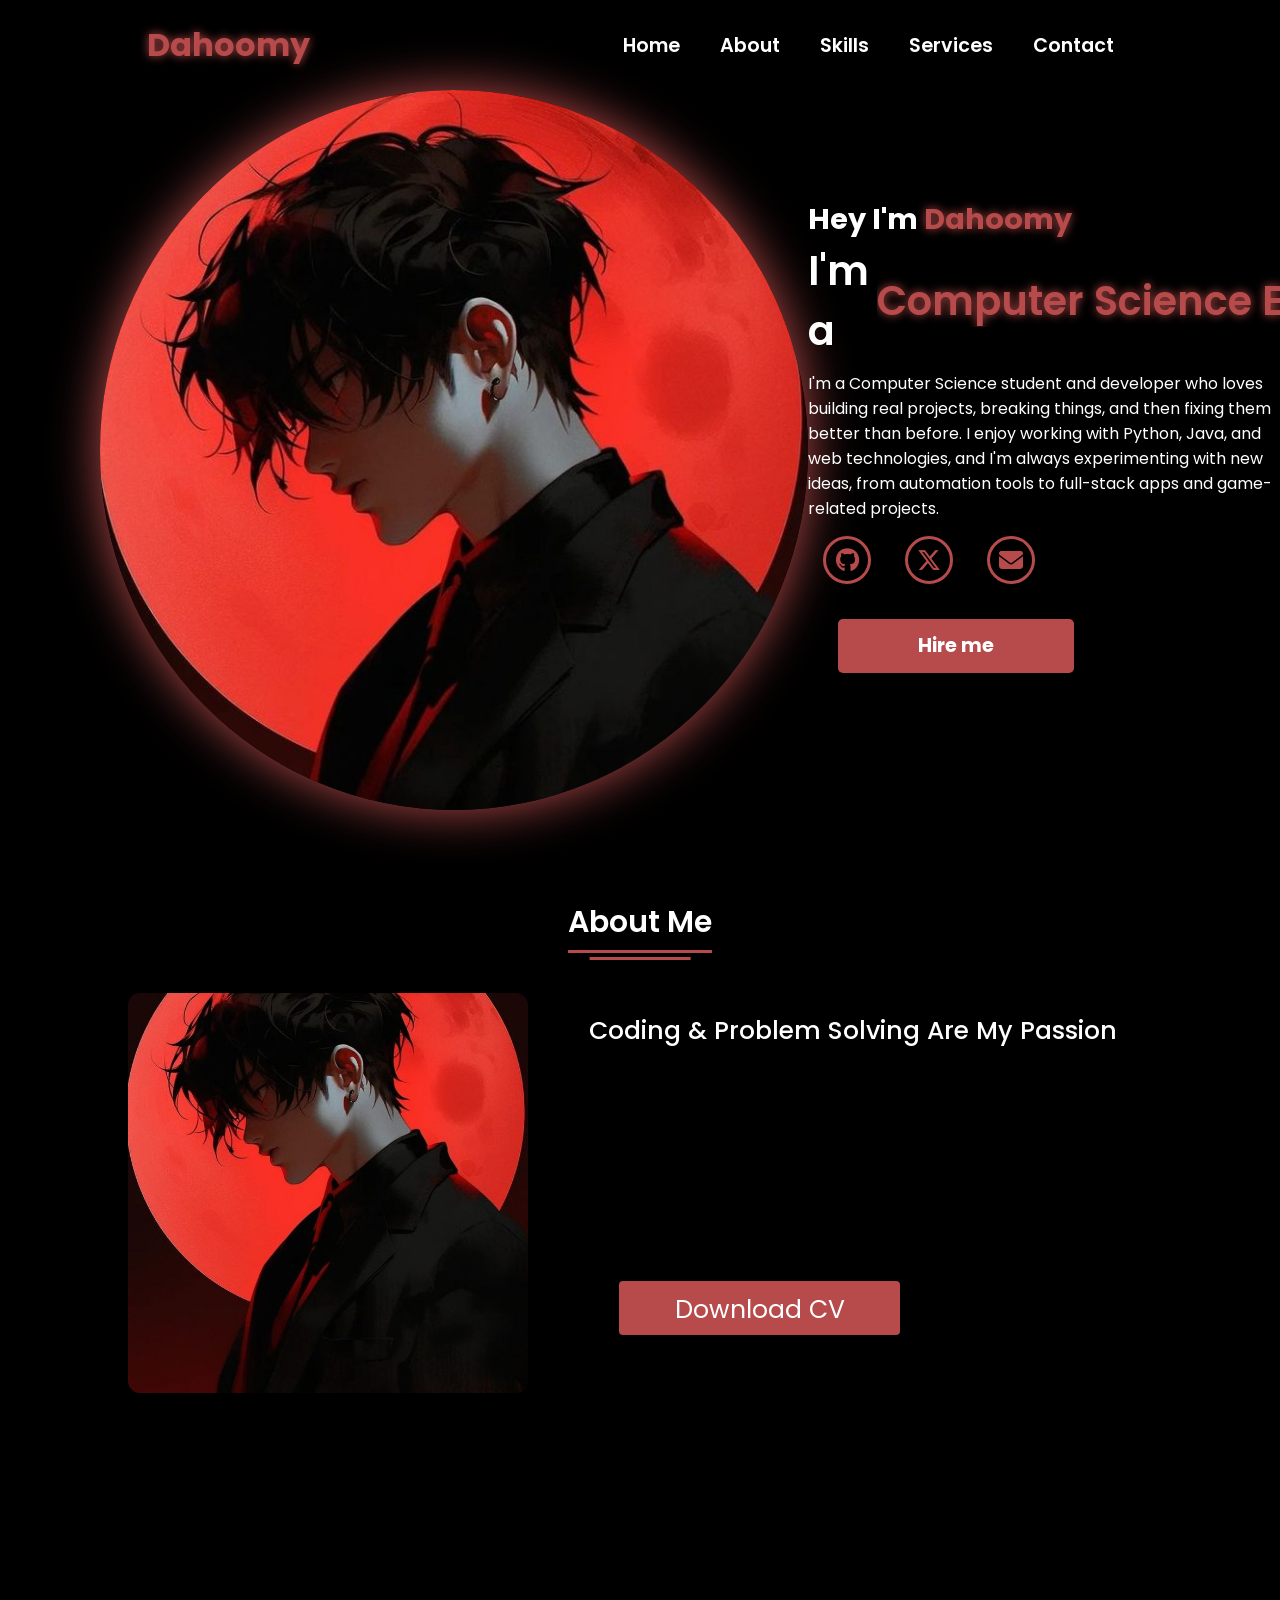
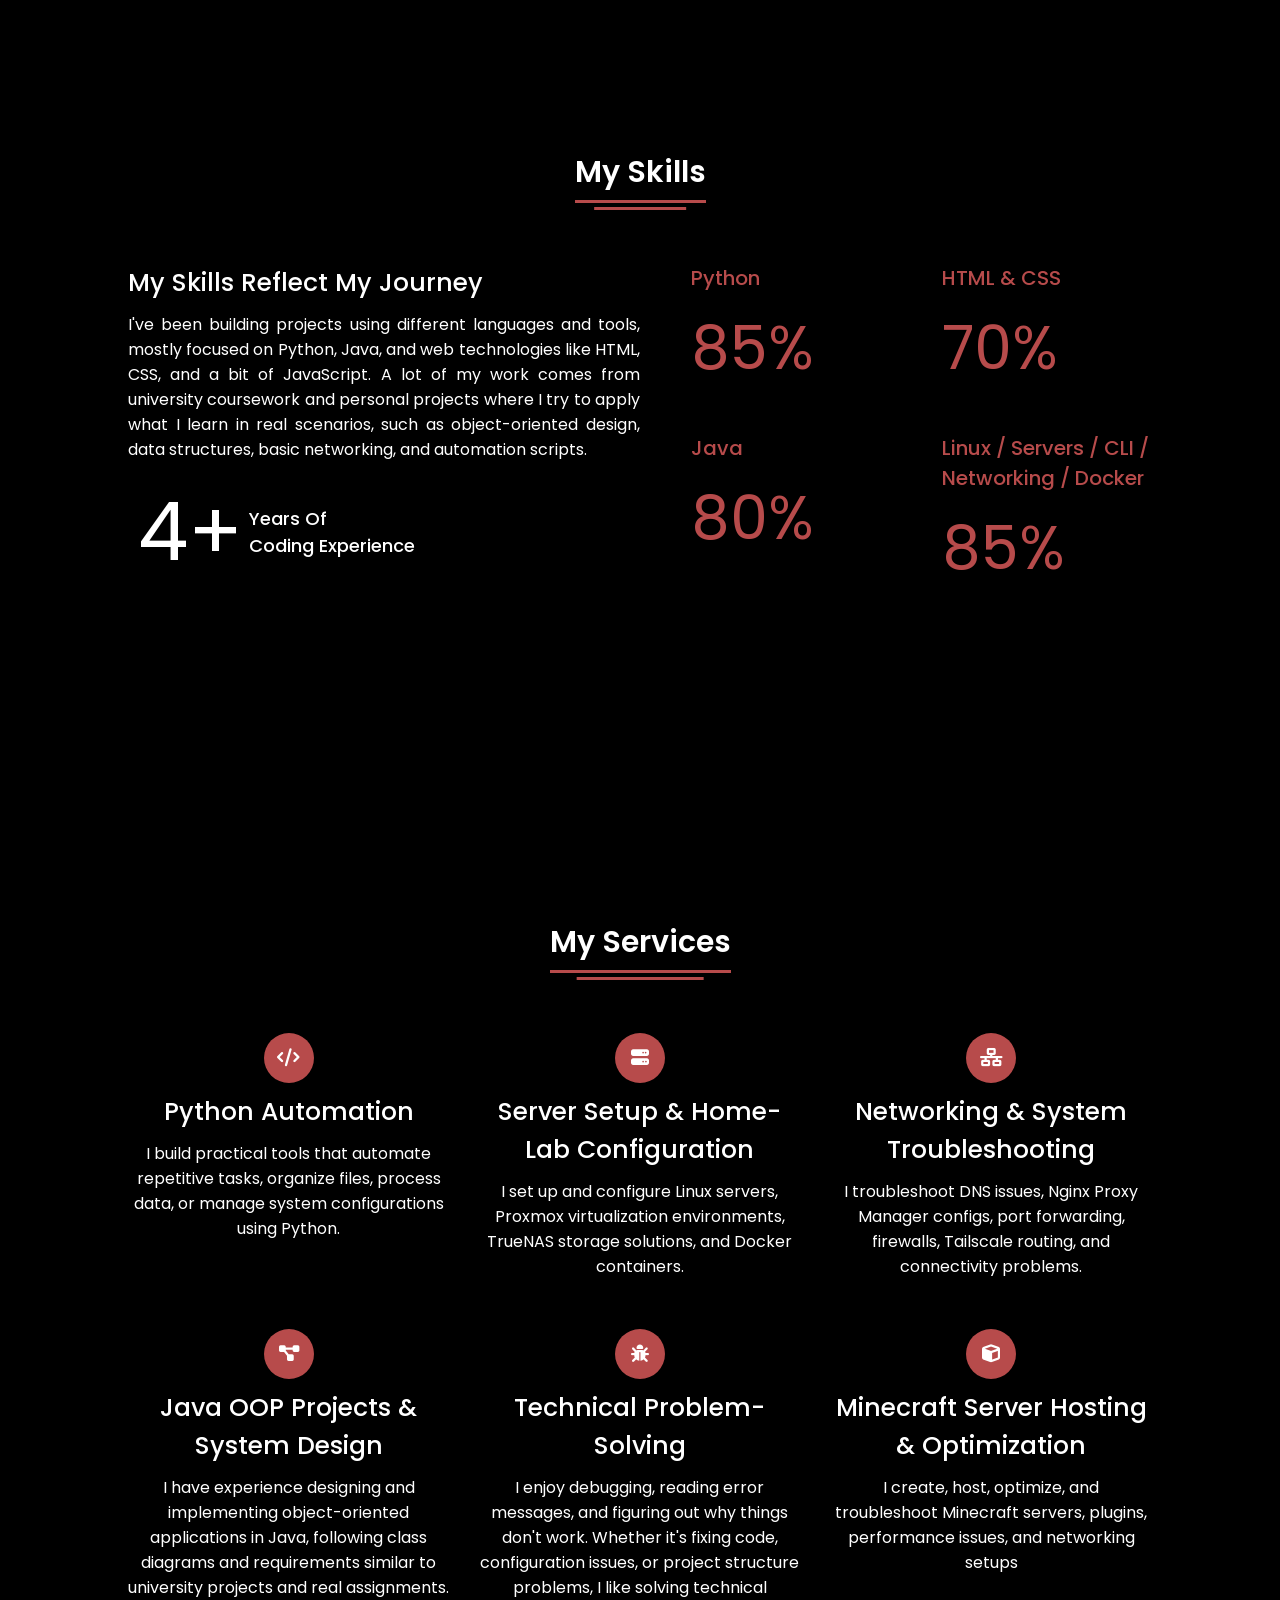
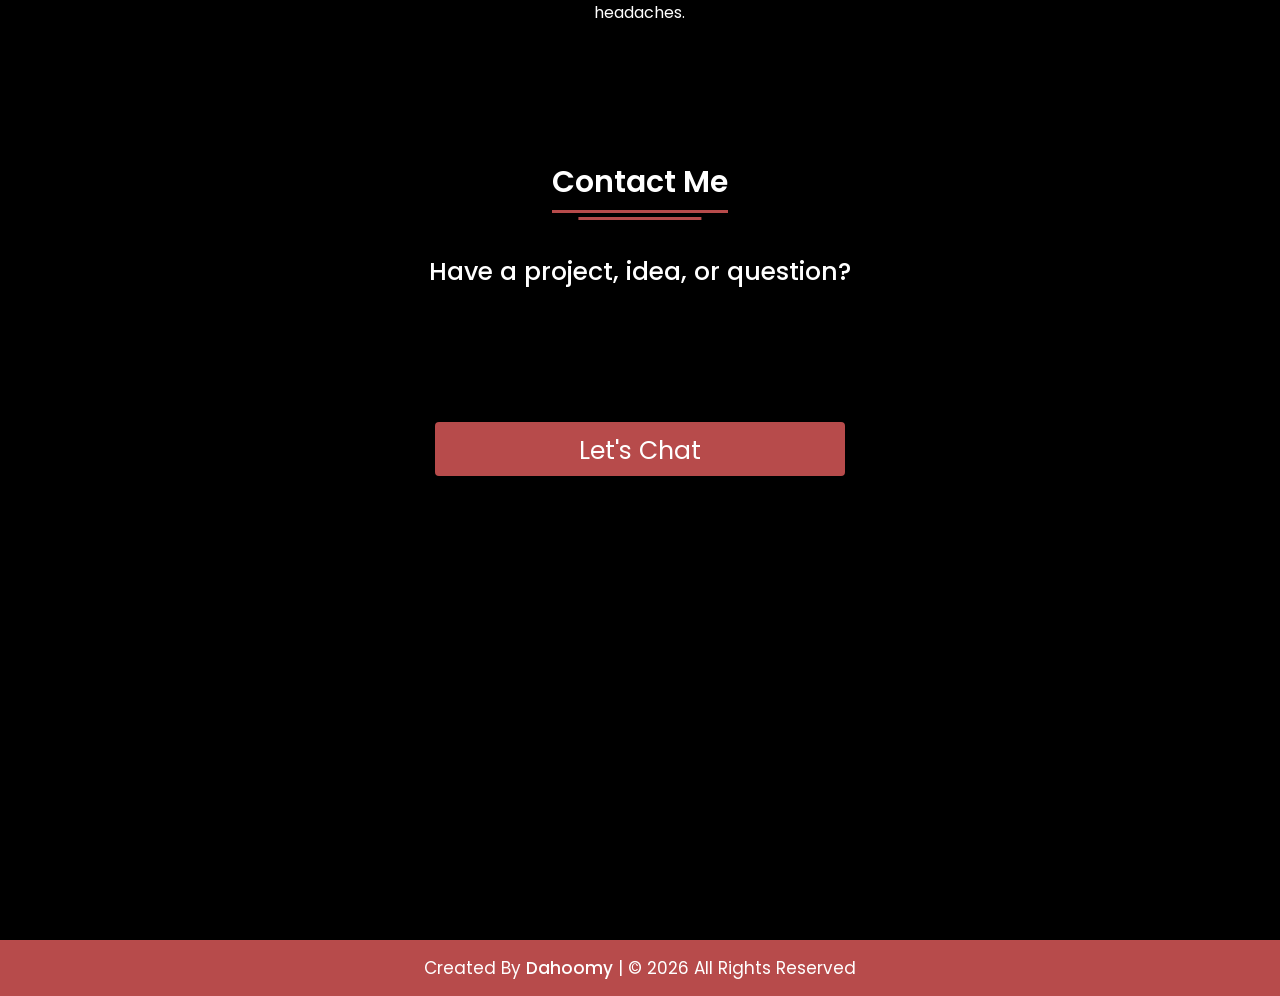
==== index.html @ 7511d010 "Portfolio Website" ====
<!DOCTYPE html>
<html lang="en">
<head>
    <meta charset="UTF-8">
    <meta name="viewport" content="width=device-width, initial-scale=1.0">
    <title>Portfolio</title>
    <link rel="stylesheet" href="https://cdnjs.cloudflare.com/ajax/libs/font-awesome/6.5.2/css/all.min.css">
    <link rel="stylesheet" href="style.css">
    <link rel="stylesheet" href="https://unpkg.com/aos@next/dist/aos.css"/>
</head>
<body>
    
    <!-- navigation menu -->
    <nav>
        <div class="nav-container">
            <div class="logo" data-aos="zoom-in" data-aos-duration="1500">
                <span>Dahoomy</span>
            </div>
            <div class="links">
                <div class="link" data-aos="fade-up" data-aos-duration="1500" data-aos-delay="100"><a href="#home">Home</a></div>
                <div class="link" data-aos="fade-up" data-aos-duration="1500" data-aos-delay="200"><a href="#about">About</a></div>
                <div class="link" data-aos="fade-up" data-aos-duration="1500" data-aos-delay="300"><a href="#skills">Skills</a></div>
                <div class="link" data-aos="fade-up" data-aos-duration="1500" data-aos-delay="400"><a href="#services">Services</a></div>
                <div class="link" data-aos="fade-up" data-aos-duration="1500" data-aos-delay="500"><a href="#contact">Contact</a></div>
            </div>
            <i class="fa-solid fa-bars hamburg" onclick="hamburg()"></i>
         </div>
        <div class="dropdown">
            <a href="#home">Home</a>
            <a href="#about">About</a>
            <a href="#skills">Skills</a>
            <a href="#services">Services</a>
            <a href="#contact">Contact</a>
            <i class="fa-solid fa-xmark cancel" onclick="cancel()"></i>
        </div>
    </nav>
    <section id="home">
        <div class="main-container">
            <div class="image" data-aos="zoom-out" data-aos-duration="3000">
                <img src="main.jpg" alt="PFP of Dahoomy">
            </div>
            <div class="content">
                <h1 data-aos="fade-left" data-aos-duration="1500" data-aos-delay="700">Hey I'm <span>Dahoomy</span></h1>
                <div class="typewriter" data-aos="fade-right" data-aos-duration="1500" data-aos-delay="800">I'm a <span class="typewriter-text"></span><label for="">|</label></div>
                <p data-aos="flip-down" data-aos-duration="1500" data-aos-delay="1100">I'm a Computer Science student and developer who loves building real projects, breaking things,
                    and then fixing them better than before. I enjoy working with Python, Java, and web technologies,
                    and I'm always experimenting with new ideas, from automation tools to full-stack apps and game-related
                    projects.</p>
                <div class="social-links">
                    <a href="https://github.com/mcdahoomy" target="_blank" data-aos="fade-up" data-aos-duration="1500" data-aos-delay="1300"><i class="fa-brands fa-github"></i></a>
                    <a href="https://x.com/dahoomy890" target="_blank" data-aos="fade-up" data-aos-duration="1500" data-aos-delay="1400"><i class="fa-brands fa-x-twitter"></i></a>
                    <a href="mailto:dahop47@gmail.com" data-aos="fade-up" data-aos-duration="1500" data-aos-delay="1500"><i class="fa-solid fa-envelope"></i></a>
                </div>
                <div class="btn" data-aos="zoom-in" data-aos-duration="1500" data-aos-delay="1800">
                    <button onclick="location.href='#contact'">Hire me</button>
                </div>
            </div>
        </div>
    </section>

    <!-- About Section Start -->
    <section class="about" id="about">
        <div class="content">
            <div class="title" data-aos="fade-up" data-aos-duration="1500"><span>About Me</span></div>
            <div class="about-details">
                <div class="left" data-aos="fade-right" data-aos-duration="1500" data-aos-delay="200">
                    <img src="main.jpg" alt="PFP of Dahoomy">
                </div>
                <div class="right">
                    <div class="topic" data-aos="fade-left" data-aos-duration="1500" data-aos-delay="200">Coding & Problem Solving Are My Passion</div>
                    <p data-aos="flip-down" data-aos-duration="1500" data-aos-delay="300">
                        I'm currently studying Computer Science and spending a huge part of my time writing code,
                        debugging, and learning how real systems are built. I enjoy turning ideas into working
                        applications, whether it's a university project, a personal experiment, or something useful
                        for my setup at home. I care about clean, understandable code and I'm always trying to level up
                        my skills in software design, algorithms, and practical development.
                    </p>
                    <div class="button" data-aos="zoom-in-right" data-aos-duration="1500" data-aos-delay="400">
                        <button id="download-cv-btn">Download CV</button>
                    </div>
                </div>
            </div>
        </div>
    </section>

    <!-- My Skill Section Start -->
    <section class="skills" id="skills">
        <div class="content">
            <div class="title" data-aos="fade-up" data-aos-duration="1200"><span>My Skills</span></div>
            <div class="skills-details">
                <div class="text">
                    <div class="topic" data-aos="fade-right" data-aos-duration="1200" data-aos-delay="200">My Skills Reflect My Journey</div>
                    <p data-aos="fade-right" data-aos-duration="1200" data-aos-delay="400">I've been building projects using different languages and tools, mostly focused on Python,
                        Java, and web technologies like HTML, CSS, and a bit of JavaScript. A lot of my work comes from
                        university coursework and personal projects where I try to apply what I learn in real scenarios,
                        such as object-oriented design, data structures, basic networking, and automation scripts.</p>
                    <div class="experience" data-aos="fade-up" data-aos-duration="1200" data-aos-delay="600">
                        <div class="num">4+</div>
                        <div class="exp">
                            Years Of <br/>
                            Coding Experience
                        </div>
                    </div>
                </div>
                <div class="boxes">
                    <div class="box">
                        <div class="topic" data-aos="fade-right" data-aos-duration="1200" data-aos-delay="150">Python</div>
                        <div class="per" data-aos="zoom-in" data-aos-duration="1200" data-aos-delay="300">85%</div>
                    </div>
                    <div class="box">
                        <div class="topic" data-aos="fade-left" data-aos-duration="1200" data-aos-delay="150">HTML & CSS</div>
                        <div class="per" data-aos="zoom-in" data-aos-duration="1200" data-aos-delay="300">70%</div>
                    </div>
                    <div class="box">
                        <div class="topic" data-aos="fade-right" data-aos-duration="1200" data-aos-delay="450">Java</div>
                        <div class="per" data-aos="zoom-in" data-aos-duration="1200" data-aos-delay="600">80%</div>
                    </div>
                    <div class="box">
                        <div class="topic" data-aos="fade-left" data-aos-duration="1200" data-aos-delay="450">Linux / Servers / CLI / Networking / Docker</div>
                        <div class="per" data-aos="zoom-in" data-aos-duration="1200" data-aos-delay="600">85%</div>
                    </div>
                </div>
            </div>
        </div>
    </section>

    <!-- My Services Section Start -->
    <section class="services" id="services">
        <div class="content">
            <div class="title" data-aos="fade-up" data-aos-duration="1200"><span>My Services</span></div>
            <div class="boxes">
                <div class="box" data-aos="fade-up" data-aos-duration="1500" data-aos-delay="200">
                    <div class="icon">
                        <i class="fas fa-code"></i>
                    </div>
                    <div class="topic">Python Automation</div>
                    <p>I build practical tools that automate repetitive tasks, organize files, process data, or manage system configurations using Python.</p>
                </div>
                <div class="box" data-aos="fade-up" data-aos-duration="1500" data-aos-delay="400">
                    <div class="icon">
                        <i class="fas fa-server"></i>
                    </div>
                    <div class="topic">Server Setup & Home-Lab Configuration</div>
                    <p>I set up and configure Linux servers, Proxmox virtualization environments, TrueNAS storage solutions, and Docker containers.</p>
                </div>
                <div class="box" data-aos="fade-up" data-aos-duration="1500" data-aos-delay="600">
                    <div class="icon">
                        <i class="fas fa-network-wired"></i>
                    </div>
                    <div class="topic">Networking & System Troubleshooting</div>
                    <p>I troubleshoot DNS issues, Nginx Proxy Manager configs, port forwarding, firewalls, Tailscale routing, and connectivity problems.</p>
                </div>
                <div class="box" data-aos="fade-up" data-aos-duration="1500" data-aos-delay="800">
                    <div class="icon">
                        <i class="fas fa-diagram-project"></i>
                    </div>
                    <div class="topic">Java OOP Projects & System Design</div>
                    <p>I have experience designing and implementing object-oriented applications in Java,
                        following class diagrams and requirements similar to university projects and real assignments.</p>
                </div>
                <div class="box" data-aos="fade-up" data-aos-duration="1500" data-aos-delay="1000">
                    <div class="icon">
                        <i class="fas fa-bug"></i>
                    </div>
                    <div class="topic">Technical Problem-Solving</div>
                    <p>I enjoy debugging, reading error messages, and figuring out why things don't work.
                        Whether it's fixing code, configuration issues, or project structure problems,
                        I like solving technical headaches.</p>
                </div>
                <div class="box" data-aos="fade-up" data-aos-duration="1500" data-aos-delay="1200">
                    <div class="icon">
                        <i class="fas fa-cube"></i>
                    </div>
                    <div class="topic">Minecraft Server Hosting & Optimization</div>
                    <p>I create, host, optimize, and troubleshoot Minecraft servers, plugins, performance issues, and networking setups</p>
                </div>
            </div>
        </div>
    </section>

    <!-- Contact Me section Start -->
    <section class="contact" id="contact">
        <div class="content">
            <div class="title" data-aos="fade-up" data-aos-duration="1500"><span>Contact Me</span></div>
            <div class="text">
                <div class="topic" data-aos="fade-up" data-aos-duration="1500" data-aos-delay="200">Have a project, idea, or question?</div>
                <p>Whether you want help on a project, need a simple website, or just want to talk about code,
                    tech, or studies, feel free to reach out. I'm always open to collaborating, learning new things,
                    and working on interesting problems.</p>
                <div class="button" data-aos="zoom-in" data-aos-duration="1500" data-aos-delay="400">
                    <button onclick="location.href='mailto:dahop47@gmail.com'">Let's Chat</button>
                </div>
            </div>
        </div>
    </section>

    <!-- Footer Section Start -->
    <footer>
        <div class="text">
            <span>Created By <a href="#">Dahoomy</a> | &#169; 2026 All Rights Reserved</span>
        </div>
    </footer>

    <script src="https://unpkg.com/aos@next/dist/aos.js"></script>
    <script>
        AOS.init({offset:0});
    </script>
    <script src="script.js"></script>
</body>
</html>
---- style.css ----
@import url('https://fonts.googleapis.com/css2?family=Poppins:wght@400;500;600;700&family=Ubuntu:wght@400;500;600;700&display=swap');

* {
    margin: 0;
    padding: 0;
    box-sizing: border-box;
    font-family: 'Poppins', sans-serif;
    text-decoration: none;
    scroll-behavior: smooth;
}

body {
    width: 100%;
    height: auto;
    background-color: black;
    overflow-x: hidden;
}

/* Custom Scroll Bar CSS */
::-webkit-scrollbar {
    width: 10px;
}
::-webkit-scrollbar-track {
    background: #f1f1f1;
}
::-webkit-scrollbar-thumb {
    background: #b74b4b;
    border-radius: 12px;
    transition: all 0.3s ease;
}
::-webkit-scrollbar-thumb:hover {
    background: #b74b4b;
}

/* navbar styling */
nav {
    width: 100%;
    height: 10vh;
}

.nav-container {
    width: 100%;
    height: 100%;
    display: flex;
    justify-content: space-around;
    align-items: center;
}

.logo {
    color: white;
    font-size: 2rem;
    font-weight: bold;
}

.logo span {
    color: #b74b4b;
    text-shadow: 0 0 10px #b74b4b;
}

.hamburg,
.cancel {
    cursor: pointer;
    position: absolute;
    right: 15px;
    top: 10px;
    color: white;
    opacity: 0;
    pointer-events: none;
    font-size: clamp(2.5rem, 0.5rem + 5vw, 3rem);
}

.nav-container .links {
    display: flex;
}

.nav-container .links a {
    position: relative;
    font-size: 1.2rem;
    color: white;
    margin: 0 20px;
    text-decoration: none;
    font-weight: 550;
    transition: 0.3s linear;
}

.nav-container .links a::before {
    position: absolute;
    content: "";
    bottom: -3px;
    left: 0;
    width: 0%;
    height: 3px;
    background-color: #b74b4b;
    transition: 0.2s linear;
}

.nav-container .links a:hover::before {
    width: 100%;
}

.nav-container .links a:hover {
    color: #b74b4b;
}

.dropdown {
    z-index: 100;
    position: absolute;
    top: 0;
    transform: translateY(-500px);
    width: 100%;
    height: auto;
    backdrop-filter: blur(4px) brightness(40%);
    box-shadow: 0 0 20px black;
    transition: 0.2s linear;
}

.dropdown.show {
    transform: translateY(0);
}

.dropdown a {
    display: flex;
    color: white;
    text-decoration: none;
    justify-content: center;
    padding: 15px 0;
    align-items: center;
    transition: 0.2s linear;
}

.dropdown a:hover {
    background-color: #b74b4b;
}

section {
    width: 100%;
    min-height: 90vh;
}

section .main-container {
    display: flex;
    justify-content: space-between;
    padding-left: 100px;
    align-items: center;
}

.main-container .image {
    width: 800px;
    height: 80vh;
    border-radius: 100%;
    overflow: hidden;
    box-shadow: 0 0 50px #b74b4b;
}

.main-container .image img {
    width: 100%;
}

.main-container .image:hover {
    animation: animate 1.5s ease-in-out infinite;
}

@keyframes animate {
    0% {
        scale: 1;
    }

    50% {
        scale: 1.05;
    }

    100% {
        scale: 1;
    }
}

.main-container .content {
    color: white;
    width: 40%;
}

.content h1 {
    font-size: clamp(1rem, 1rem + 5vw, 1.8rem);
}

.content h1 span {
    color: #b74b4b;
    text-shadow: 0 0 10px #b74b4b;
}

.content .typewriter {
    display: inline-flex;
    align-items: center;
    font-size: clamp(1rem, 1rem + 5vw, 2.5rem);
    font-weight: 600;
}

.typewriter-text {
    position: relative;
    display: inline-block;
    margin-left: 0.5rem;
    line-height: 1em;
    vertical-align: middle;
}

.content .typewriter-text {
    color: #b74b4b;
    text-shadow: 0 0 10px #b74b4b;
}

.content .typewriter label {
    display: none;
}

.typewriter-text::before {
    content: "Computer Science Engineer";
    display: inline-block;
    overflow: hidden;
    white-space: nowrap;
    border-right: 5px solid #b74b4b;
    padding: 0;
    line-height: 1.3em;
    vertical-align: middle;
    position: relative;
    top: 0;
    animation: words 40s steps(30, end) infinite, cursor 0.7s steps(1, end) infinite;
}

@keyframes cursor {
    0%, 50% {
        border-color: #b74b4b;
    }
    51%, 100% {
        border-color: transparent;
    }
}

@keyframes words {
    0% {
        content: "Computer Science Engineer";
        width: 0ch;
    }
    8% {
        content: "Computer Science Engineer";
        width: 22ch;
    }
    16% {
        content: "Computer Science Engineer";
        width: 22ch;
    }
    24% {
        content: "Computer Science Engineer";
        width: 0ch;
    }

    25% {
        content: "Video Game Developer";
        width: 0ch;
    }
    33% {
        content: "Video Game Developer";
        width: 18.2ch;
    }
    41% {
        content: "Video Game Developer";
        width: 18.2ch;
    }
    50% {
        content: "Video Game Developer";
        width: 0ch;
    }

    58% {
        content: "Programmer";
        width: 0ch;
    }
    66% {
        content: "Programmer";
        width: 10.2ch;
    }
    74% {
        content: "Programmer";
        width: 10.2ch;
    }
    75% {
        content: "Programmer";
        width: 0ch;
    }

    83% {
        content: "Developer";
        width: 0ch;
    }
    91% {
        content: "Developer";
        width: 8ch;
    }
    100% {
        content: "Developer";
        width: 0ch;
    }
}

.content p {
    font-size: clamp(0.4rem, 0.2rem + 9vw, 1rem);
    margin: 10px 0;
}

.social-links i {
    display: inline-flex;
    justify-content: center;
    align-items: center;
    width: 3rem;
    height: 3rem;
    background-color: transparent;
    border: 0.2rem solid #b74b4b;
    border-radius: 50%;
    color: #b74b4b;
    margin: 5px 15px;
    font-size: 1.5rem;
    transition: 0.2s linear;
}

.social-links i:hover {
    scale: 1.3;
    color: black;
    background-color: #b74b4b;
    filter: drop-shadow(0 0 10px #b74b4b);
}

.content button {
    width: 50%;
    height: 6vh;
    margin: 30px;
    background-color: #b74b4b;
    color: white;
    border: none;
    outline: none;
    font-size: 120%;
    font-weight: 700;
    border-radius: 5px;
    transition: 0.2s linear;
}

.content button:hover {
    scale: 1.1;
    color: #b74b4b;
    border: 2px solid #b74b4b;
    background-color: transparent;
    font-weight: 700;
    box-shadow: 0 0 40px #b74b4b;
}

/* Section Styling */

section .content {
    width: 80%;
    margin: 0px auto;
    font-family: 'Poppins', sans-serif;
}

.about .about-details {
    display: flex;
    justify-content: space-between;
    align-items: center;
}

section .title {
    display: flex;
    justify-content: center;
    margin-bottom: 40px;
}

section .title span {
    color: white;
    font-size: 30px;
    font-weight: 600;
    position: relative;
    display: inline-block;
    padding-bottom: 8px;
}

section .title span::before,
section .title span::after {
    content: "";
    position: absolute;
    height: 3px;
    width: 100%;
    background-color: #b74b4b;
    bottom: 0;
}

section .title span::after {
    bottom: -7px;
    width: 70%;
    left: 50%;
    transform: translateX(-50%);
}

.about .about-details .left {
    width: 45%;
}

.about .left img {
    height: 400px;
    width: 400px;
    object-fit: cover;
    border-radius: 12px;
}

.about-details .right {
    width: 55%;
}

section .topic {
    color: white;
    font-size: 25px;
    font-weight: 500;
    margin-bottom: 10px;
}

.about-details .right p {
    text-align: justify;
    color: white;
}

section .button {
    margin: 16px 0;
}

section .button button {
    outline: none;
    padding: 8px 16px;
    border-radius: 4px;
    font-size: 25px;
    font-weight: 400;
    background: #b74b4b;
    color: #fff;
    border: 2px solid transparent;
    cursor: pointer;
    transition: all 0.4s ease;
}

section .button button:hover {
    border-color: #b74b4b;
    background-color: #fff;
    color: #b74b4b;
}

.skills {
    background: black;
}

.skills .content {
    padding: 40px 0;
}

.skills .skills-details {
    display: flex;
    justify-content: space-between;
    align-items: center;
}

.skills-details .text {
    width: 50%;
}

.skills-details p {
    color: white;
    text-align: justify;
}

.skills .skills-details .experience {
    display: flex;
    align-items: center;
    margin: 0 10px;
}

.skills-details .experience .num {
    color: white;
    font-size: 80px;
}

.skills-details .experience .exp {
    color: white;
    margin-left: 20px;
    font-size: 18px;
    font-weight: 500;
    margin: 0 6px;
}

.skills-details .boxes {
    width: 45%;
    display: flex;
    flex-wrap: wrap;
    justify-content: space-between;
}

.skills-details .box {
    width: calc(100% / 2 - 20px);
    margin: 20px 0;
}

.skills-details .boxes .topic {
    font-size: 20px;
    color: #b74b4b;
}

.skills-details .boxes .per {
    font-size: 60px;
    color: #b74b4b;
}

.services .boxes {
    display: flex;
    flex-wrap: wrap;
    justify-content: space-between;
}

.services .boxes .box {
    margin: 20px 0;
    width: calc(100% / 3 - 20px);
    text-align: center;
    border-radius: 12px;
    box-shadow: 0 5px 10px rgba(0, 0, 0, 0.12);
    cursor: default;
    color: white;
    transition: all 0.4s ease;
}

.services .boxes .box:hover {
    background-color: #b74b4b;
    color: #fff;
}

.services .boxes .box .icon {
    height: 50px;
    width: 50px;
    background-color: #b74b4b;
    border-radius: 50%;
    text-align: center;
    line-height: 50px;
    font-size: 18px;
    color: #fff;
    margin: 0 auto 10px auto;
    transition: all 0.4s ease;
}

.boxes .box:hover .icon {
    background-color: #fff;
    color: #b74b4b;
}

.services .boxes .box:hover .topic,
.services .boxes .box:hover p {
    color: white;
    transition: all 0.4s ease;
}

.services .boxes .box:hover .topic,
.services .boxes .box:hover p {
    color: #fff;
}

/* Contact Me */
.contact {
    background: black;
}

.contact .content {
    margin: 0 auto;
    padding: 30px 0;
}

.contact .text {
    width: 80%;
    text-align: center;
    margin: auto;
}

footer {
    background: #b74b4b;
    padding: 15px 0;
    text-align: center;
    font-family: 'Poppins', sans-serif;
}

footer .text span {
    font-size: 17px;
    font-weight: 400;
    color: #fff;
}

footer .text span a {
    font-weight: 500;
    color: #fff;
}

footer .text span a:hover {
    text-decoration: underline;
}

.scroll-button a {
    position: fixed;
    bottom: 20px;
    right: 20px;
    color: #fff;
    background: #b74b4b;
    padding: 7px 12px;
    font-size: 18px;
    border-radius: 6px;
    box-shadow: rgba(0, 0, 0, 0.15);
    display: none;
}

@media (max-width: 1000px) {
    .about .about-details {
        justify-content: center;
        flex-direction: column;
    }

    .about .about-details .left {
        display: flex;
        justify-content: center;
        width: 100%;
    }

    .about-details .right {
        width: 90%;
        margin: 40px 0;
    }

    .services .boxes .box {
        margin: 20px 0;
        width: calc(100% / 2 - 20px);
    }
}

@media (max-width: 900px) {
    .about .left img {
        height: 350px;
        width: 350px;
    }
}

@media (max-width: 968px) {
    nav .logo {
        position: absolute;
        top: 16px;
        left: 15px;
        font-size: 1.5rem;
    }

    section .main-container {
        padding-left: 0px;
        display: flex;
        flex-direction: column;
    }

    .nav-container .links {
        display: none;
    }

    .hamburg,
    .cancel {
        opacity: 1;
        pointer-events: visible;
    }

    .main-container .content {
        margin-top: 20px;
        width: 80%;
    }

    .social-links i {
        width: 2.5rem;
        height: 2.5rem;
        font-size: 1.5rem;
    }

    .main-container .image {
        z-index: -1;
        width: 50%;
        height: 60%;
    }

    .skills .skills-details {
        align-items: center;
        justify-content: center;
        flex-direction: column;
    }

    .skills-details .text {
        width: 100%;
        margin-bottom: 50px;
    }

    .skills-details .boxes {
        justify-content: center;
        align-items: center;
        width: 100%;
    }

    .services .boxes .box {
        margin: 20px 0;
        width: 100%;
    }

    .contact .text {
        width: 100%;
    }
}

@media (max-width: 500px) {
    .main-container .image {
        width: 50%;
        height: 60%;
        margin-bottom: 0px;
    }

    .main-container.content {
        width: 80%;
    }

    .main-container button {
        margin-top: 15px;
    }

    .content button {
        width: 90%;
        height: auto;
        padding: 12px;
        font-size: 1rem;
        margin: 15px auto;
        display: block;
    }

    .skills-details .boxes .per {
        font-size: 50px;
        color: #b74b4b;
    }
}
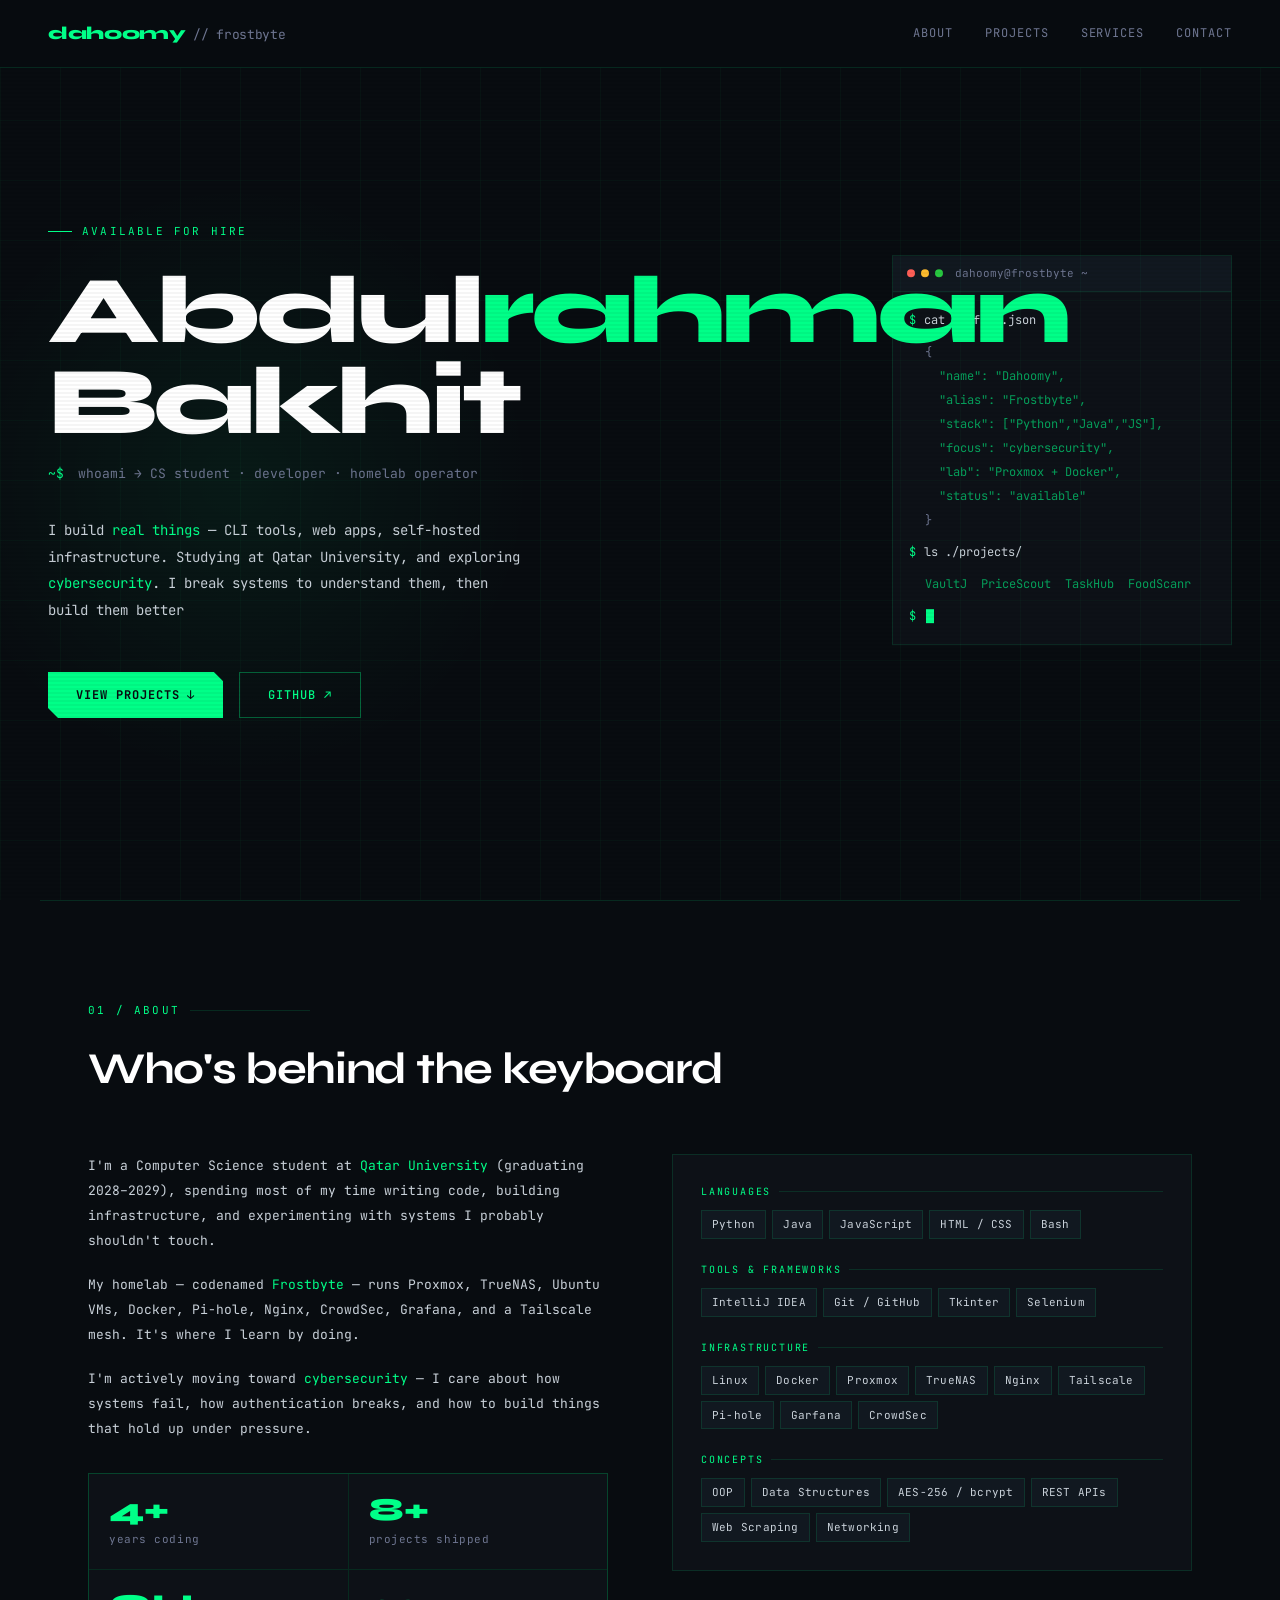
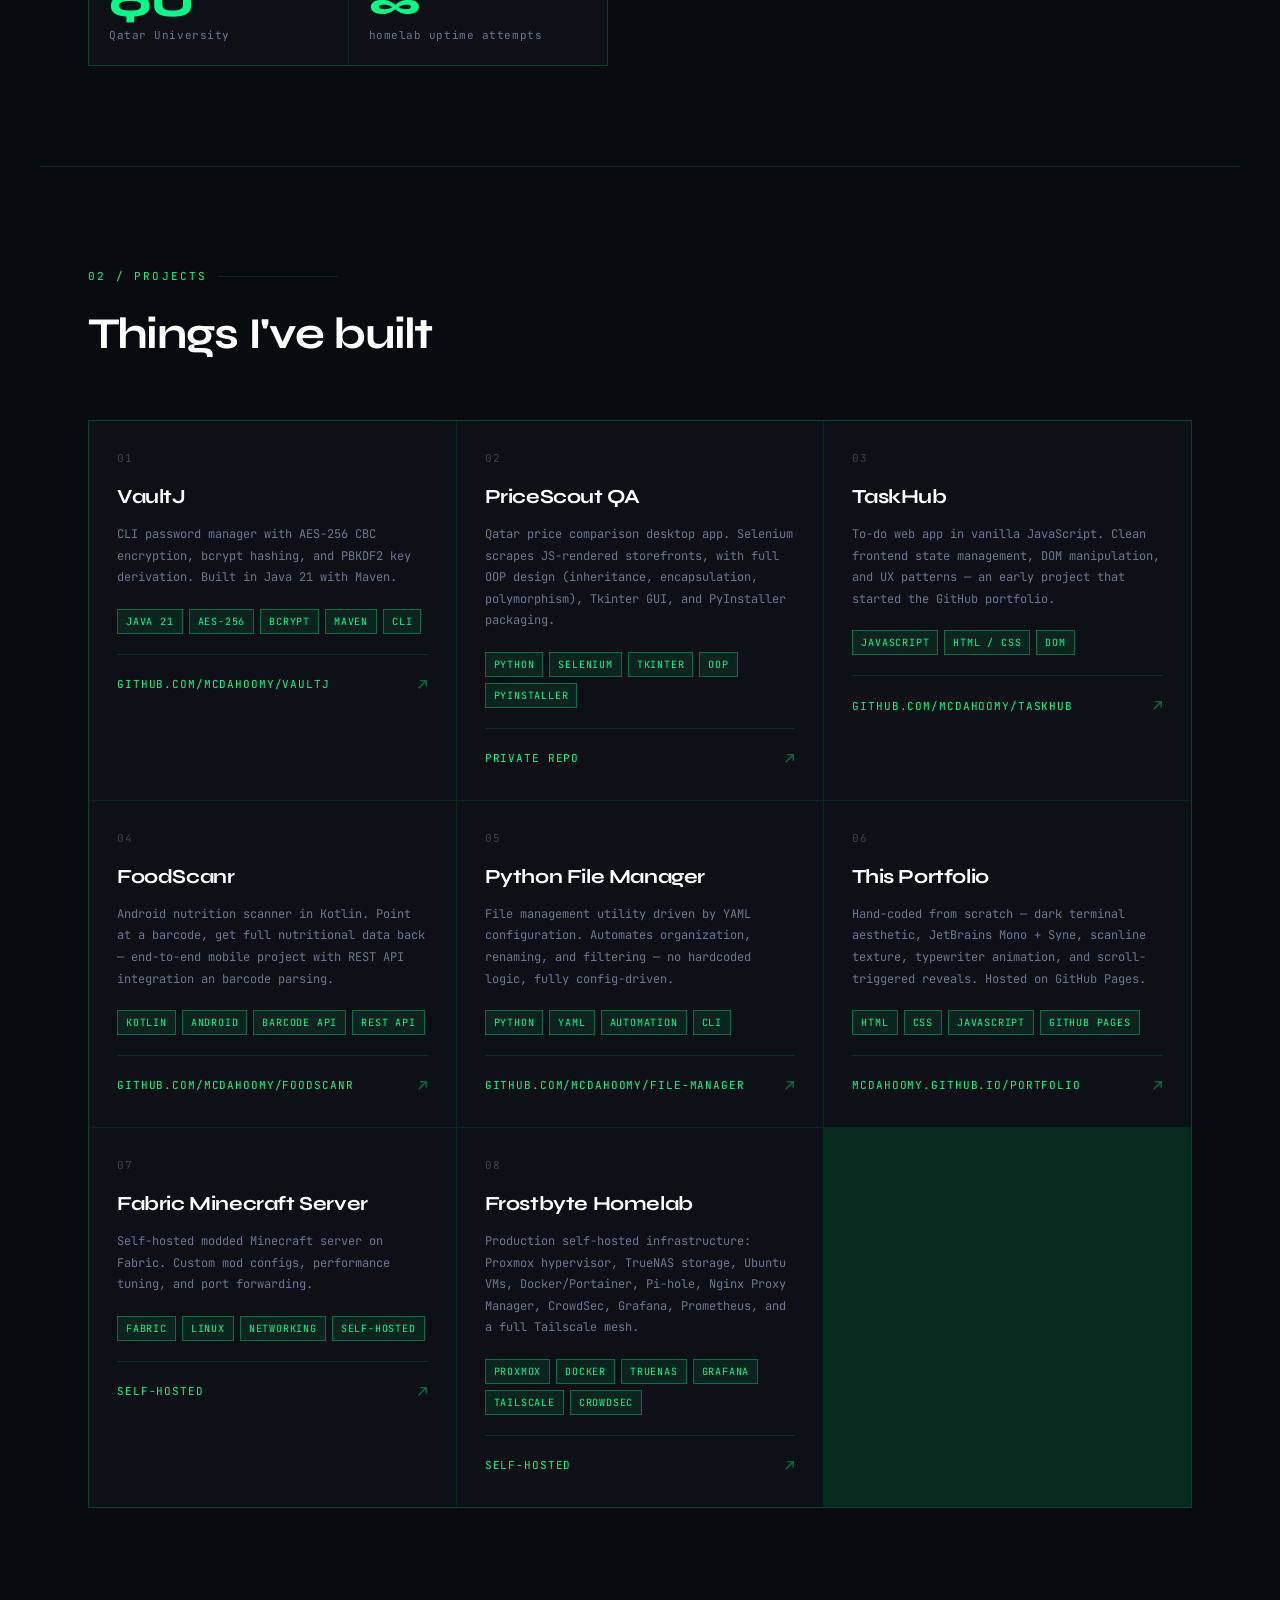
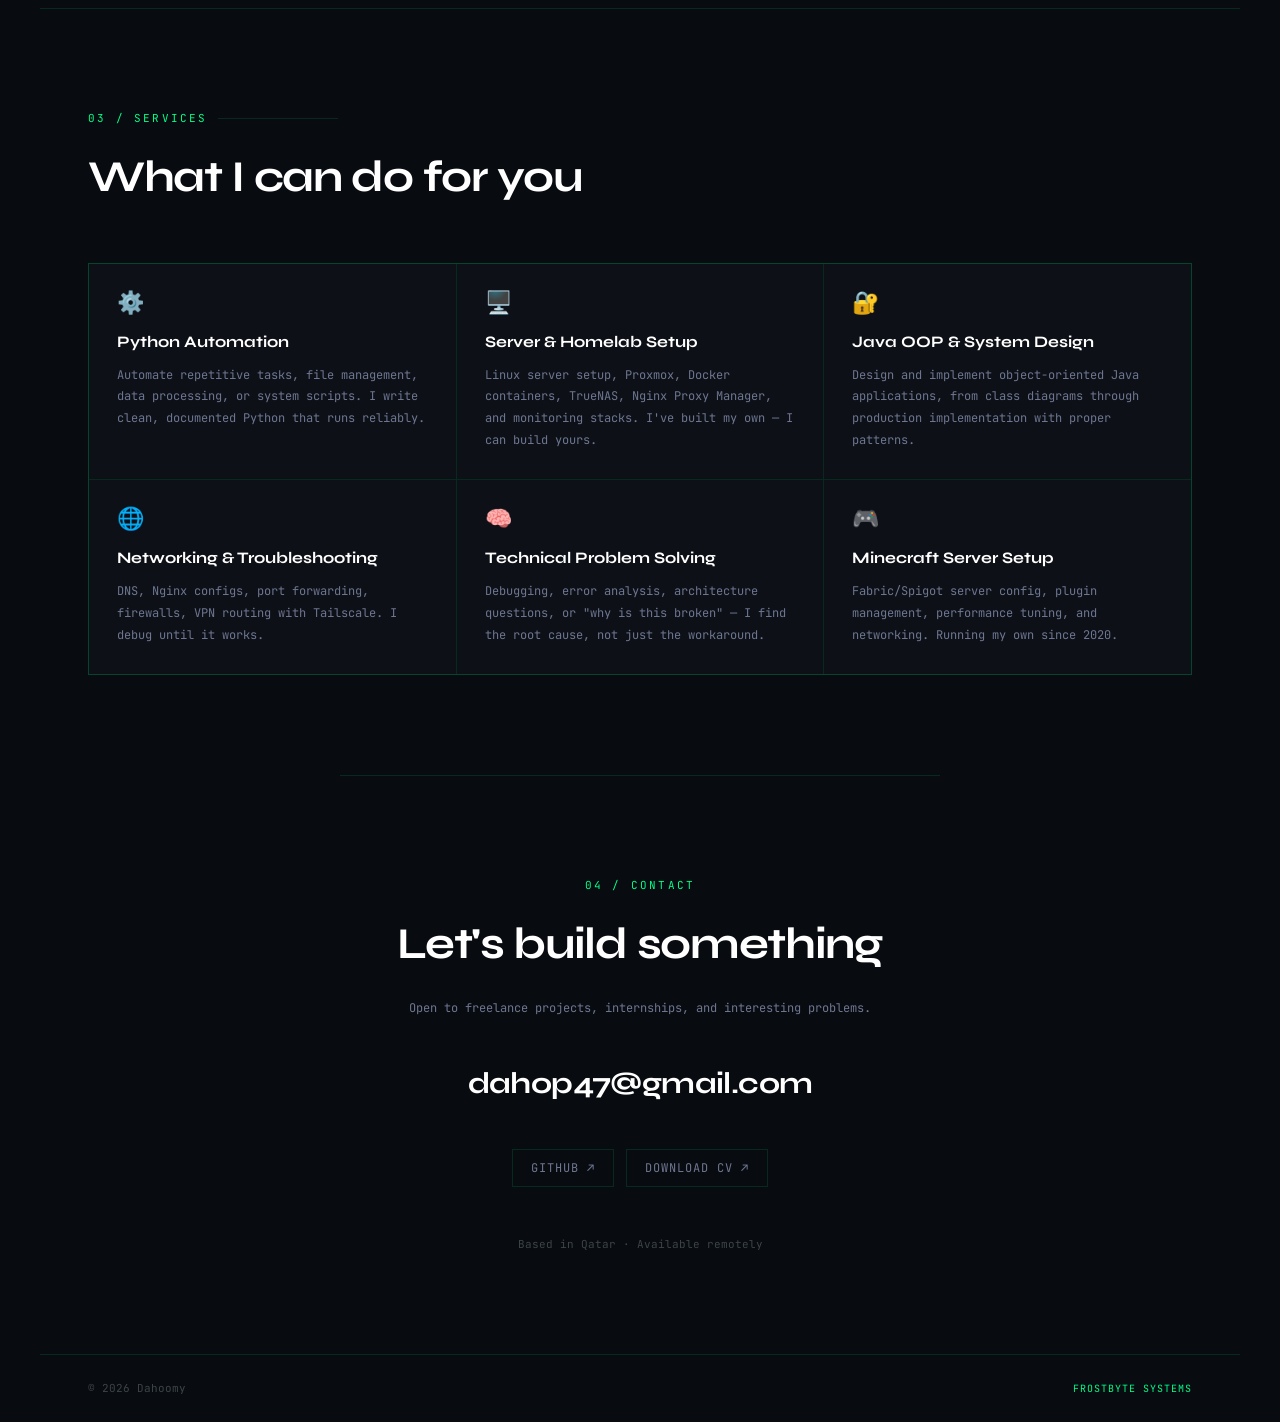
==== commit 6d55d6bb: "Version3 New portfolio version 3." ====
--- a/index.html
+++ b/index.html
@@ -3,208 +3,403 @@
 <head>
     <meta charset="UTF-8">
     <meta name="viewport" content="width=device-width, initial-scale=1.0">
-    <title>Portfolio</title>
-    <link rel="stylesheet" href="https://cdnjs.cloudflare.com/ajax/libs/font-awesome/6.5.2/css/all.min.css">
-    <link rel="stylesheet" href="style.css">
-    <link rel="stylesheet" href="https://unpkg.com/aos@next/dist/aos.css"/>
+    <title>Dahoomy — CS Student & Developer</title>
+
+    <!-- Fonts from Google Fonts -->
+    <link rel="preconnect" href="https://fonts.googleapis.com">
+    <link href="https://fonts.googleapis.com/css2?family=JetBrains+Mono:wght@300;400;500;700&family=Syne:wght@400;600;700;800&display=swap" rel="stylesheet">
+
+    <!-- Stylesheet -->
+    <link rel="stylesheet" href="css/style.css">
 </head>
 <body>
-    
-    <!-- navigation menu -->
     <nav>
-        <div class="nav-container">
-            <div class="logo" data-aos="zoom-in" data-aos-duration="1500">
-                <span>Dahoomy</span>
-            </div>
-            <div class="links">
-                <div class="link" data-aos="fade-up" data-aos-duration="1500" data-aos-delay="100"><a href="#home">Home</a></div>
-                <div class="link" data-aos="fade-up" data-aos-duration="1500" data-aos-delay="200"><a href="#about">About</a></div>
-                <div class="link" data-aos="fade-up" data-aos-duration="1500" data-aos-delay="300"><a href="#skills">Skills</a></div>
-                <div class="link" data-aos="fade-up" data-aos-duration="1500" data-aos-delay="400"><a href="#services">Services</a></div>
-                <div class="link" data-aos="fade-up" data-aos-duration="1500" data-aos-delay="500"><a href="#contact">Contact</a></div>
-            </div>
-            <i class="fa-solid fa-bars hamburg" onclick="hamburg()"></i>
-         </div>
-        <div class="dropdown">
-            <a href="#home">Home</a>
-            <a href="#about">About</a>
-            <a href="#skills">Skills</a>
-            <a href="#services">Services</a>
-            <a href="#contact">Contact</a>
-            <i class="fa-solid fa-xmark cancel" onclick="cancel()"></i>
-        </div>
+        <a href="#home" class="nav-logo">
+            dahoomy<span>// frostbyte</span>
+        </a>
+        <ul>
+            <li><a href="#about">about</a></li>
+            <li><a href="#projects">projects</a></li>
+            <li><a href="#services">services</a></li>
+            <li><a href="#contact">contact</a></li>
+        </ul>
     </nav>
-    <section id="home">
-        <div class="main-container">
-            <div class="image" data-aos="zoom-out" data-aos-duration="3000">
-                <img src="main.jpg" alt="PFP of Dahoomy">
-            </div>
-            <div class="content">
-                <h1 data-aos="fade-left" data-aos-duration="1500" data-aos-delay="700">Hey I'm <span>Dahoomy</span></h1>
-                <div class="typewriter" data-aos="fade-right" data-aos-duration="1500" data-aos-delay="800">I'm a <span class="typewriter-text"></span><label for="">|</label></div>
-                <p data-aos="flip-down" data-aos-duration="1500" data-aos-delay="1100">I'm a Computer Science student and developer who loves building real projects, breaking things,
-                    and then fixing them better than before. I enjoy working with Python, Java, and web technologies,
-                    and I'm always experimenting with new ideas, from automation tools to full-stack apps and game-related
-                    projects.</p>
-                <div class="social-links">
-                    <a href="https://github.com/mcdahoomy" target="_blank" data-aos="fade-up" data-aos-duration="1500" data-aos-delay="1300"><i class="fa-brands fa-github"></i></a>
-                    <a href="https://x.com/dahoomy890" target="_blank" data-aos="fade-up" data-aos-duration="1500" data-aos-delay="1400"><i class="fa-brands fa-x-twitter"></i></a>
-                    <a href="mailto:dahop47@gmail.com" data-aos="fade-up" data-aos-duration="1500" data-aos-delay="1500"><i class="fa-solid fa-envelope"></i></a>
-                </div>
-                <div class="btn" data-aos="zoom-in" data-aos-duration="1500" data-aos-delay="1800">
-                    <button onclick="location.href='#contact'">Hire me</button>
-                </div>
-            </div>
-        </div>
-    </section>
-
-    <!-- About Section Start -->
-    <section class="about" id="about">
-        <div class="content">
-            <div class="title" data-aos="fade-up" data-aos-duration="1500"><span>About Me</span></div>
-            <div class="about-details">
-                <div class="left" data-aos="fade-right" data-aos-duration="1500" data-aos-delay="200">
-                    <img src="main.jpg" alt="PFP of Dahoomy">
-                </div>
-                <div class="right">
-                    <div class="topic" data-aos="fade-left" data-aos-duration="1500" data-aos-delay="200">Coding & Problem Solving Are My Passion</div>
-                    <p data-aos="flip-down" data-aos-duration="1500" data-aos-delay="300">
-                        I'm currently studying Computer Science and spending a huge part of my time writing code,
-                        debugging, and learning how real systems are built. I enjoy turning ideas into working
-                        applications, whether it's a university project, a personal experiment, or something useful
-                        for my setup at home. I care about clean, understandable code and I'm always trying to level up
-                        my skills in software design, algorithms, and practical development.
-                    </p>
-                    <div class="button" data-aos="zoom-in-right" data-aos-duration="1500" data-aos-delay="400">
-                        <button id="download-cv-btn">Download CV</button>
-                    </div>
-                </div>
-            </div>
-        </div>
-    </section>
-
-    <!-- My Skill Section Start -->
-    <section class="skills" id="skills">
-        <div class="content">
-            <div class="title" data-aos="fade-up" data-aos-duration="1200"><span>My Skills</span></div>
-            <div class="skills-details">
-                <div class="text">
-                    <div class="topic" data-aos="fade-right" data-aos-duration="1200" data-aos-delay="200">My Skills Reflect My Journey</div>
-                    <p data-aos="fade-right" data-aos-duration="1200" data-aos-delay="400">I've been building projects using different languages and tools, mostly focused on Python,
-                        Java, and web technologies like HTML, CSS, and a bit of JavaScript. A lot of my work comes from
-                        university coursework and personal projects where I try to apply what I learn in real scenarios,
-                        such as object-oriented design, data structures, basic networking, and automation scripts.</p>
-                    <div class="experience" data-aos="fade-up" data-aos-duration="1200" data-aos-delay="600">
-                        <div class="num">4+</div>
-                        <div class="exp">
-                            Years Of <br/>
-                            Coding Experience
-                        </div>
-                    </div>
-                </div>
-                <div class="boxes">
-                    <div class="box">
-                        <div class="topic" data-aos="fade-right" data-aos-duration="1200" data-aos-delay="150">Python</div>
-                        <div class="per" data-aos="zoom-in" data-aos-duration="1200" data-aos-delay="300">85%</div>
-                    </div>
-                    <div class="box">
-                        <div class="topic" data-aos="fade-left" data-aos-duration="1200" data-aos-delay="150">HTML & CSS</div>
-                        <div class="per" data-aos="zoom-in" data-aos-duration="1200" data-aos-delay="300">70%</div>
-                    </div>
-                    <div class="box">
-                        <div class="topic" data-aos="fade-right" data-aos-duration="1200" data-aos-delay="450">Java</div>
-                        <div class="per" data-aos="zoom-in" data-aos-duration="1200" data-aos-delay="600">80%</div>
-                    </div>
-                    <div class="box">
-                        <div class="topic" data-aos="fade-left" data-aos-duration="1200" data-aos-delay="450">Linux / Servers / CLI / Networking / Docker</div>
-                        <div class="per" data-aos="zoom-in" data-aos-duration="1200" data-aos-delay="600">85%</div>
-                    </div>
-                </div>
-            </div>
-        </div>
-    </section>
-
-    <!-- My Services Section Start -->
-    <section class="services" id="services">
-        <div class="content">
-            <div class="title" data-aos="fade-up" data-aos-duration="1200"><span>My Services</span></div>
-            <div class="boxes">
-                <div class="box" data-aos="fade-up" data-aos-duration="1500" data-aos-delay="200">
-                    <div class="icon">
-                        <i class="fas fa-code"></i>
-                    </div>
-                    <div class="topic">Python Automation</div>
-                    <p>I build practical tools that automate repetitive tasks, organize files, process data, or manage system configurations using Python.</p>
-                </div>
-                <div class="box" data-aos="fade-up" data-aos-duration="1500" data-aos-delay="400">
-                    <div class="icon">
-                        <i class="fas fa-server"></i>
-                    </div>
-                    <div class="topic">Server Setup & Home-Lab Configuration</div>
-                    <p>I set up and configure Linux servers, Proxmox virtualization environments, TrueNAS storage solutions, and Docker containers.</p>
-                </div>
-                <div class="box" data-aos="fade-up" data-aos-duration="1500" data-aos-delay="600">
-                    <div class="icon">
-                        <i class="fas fa-network-wired"></i>
-                    </div>
-                    <div class="topic">Networking & System Troubleshooting</div>
-                    <p>I troubleshoot DNS issues, Nginx Proxy Manager configs, port forwarding, firewalls, Tailscale routing, and connectivity problems.</p>
-                </div>
-                <div class="box" data-aos="fade-up" data-aos-duration="1500" data-aos-delay="800">
-                    <div class="icon">
-                        <i class="fas fa-diagram-project"></i>
-                    </div>
-                    <div class="topic">Java OOP Projects & System Design</div>
-                    <p>I have experience designing and implementing object-oriented applications in Java,
-                        following class diagrams and requirements similar to university projects and real assignments.</p>
-                </div>
-                <div class="box" data-aos="fade-up" data-aos-duration="1500" data-aos-delay="1000">
-                    <div class="icon">
-                        <i class="fas fa-bug"></i>
-                    </div>
-                    <div class="topic">Technical Problem-Solving</div>
-                    <p>I enjoy debugging, reading error messages, and figuring out why things don't work.
-                        Whether it's fixing code, configuration issues, or project structure problems,
-                        I like solving technical headaches.</p>
-                </div>
-                <div class="box" data-aos="fade-up" data-aos-duration="1500" data-aos-delay="1200">
-                    <div class="icon">
-                        <i class="fas fa-cube"></i>
-                    </div>
-                    <div class="topic">Minecraft Server Hosting & Optimization</div>
-                    <p>I create, host, optimize, and troubleshoot Minecraft servers, plugins, performance issues, and networking setups</p>
-                </div>
-            </div>
-        </div>
-    </section>
-
-    <!-- Contact Me section Start -->
-    <section class="contact" id="contact">
-        <div class="content">
-            <div class="title" data-aos="fade-up" data-aos-duration="1500"><span>Contact Me</span></div>
-            <div class="text">
-                <div class="topic" data-aos="fade-up" data-aos-duration="1500" data-aos-delay="200">Have a project, idea, or question?</div>
-                <p>Whether you want help on a project, need a simple website, or just want to talk about code,
-                    tech, or studies, feel free to reach out. I'm always open to collaborating, learning new things,
-                    and working on interesting problems.</p>
-                <div class="button" data-aos="zoom-in" data-aos-duration="1500" data-aos-delay="400">
-                    <button onclick="location.href='mailto:dahop47@gmail.com'">Let's Chat</button>
-                </div>
-            </div>
-        </div>
-    </section>
-
-    <!-- Footer Section Start -->
+
+    <!-- HERO -->
+    <div id="home">
+
+        <!-- Left side: all the text content-->
+        <div class="hero-content">
+
+            <!-- Small label above the name-->
+            <div class="hero-tag">Available for hire</div>
+
+            <!-- name split across two lines-->
+            <h1 class="hero-name">
+                Abdul<span class="accent">rahman</span><br>Bakhit
+            </h1>
+
+            <!-- Typewriter line -->
+            <div class="hero-alias" id="alias">
+                <span class="prompt">~$</span> whoami → CS student · developer · homelab operator
+            </div>
+
+            <!-- Short bio -->
+            <p class="hero-desc">
+                I build <em>real things</em> — CLI tools, web apps, self-hosted infrastructure.
+                Studying at Qatar University, and exploring <em>cybersecurity</em>.
+                I break systems to understand them, then build them better
+            </p>
+
+            <!-- Two buttons -->
+             <div class="hero-actions">
+                <a href="#projects" class="btn-primary">View Projects ↓</a>
+                <a href="https://github.com/mcdahoomy" target="_blank" class="btn-outline">GitHub ↗</a>
+             </div>
+
+        </div>
+
+        <!-- Right side: fake terminal widget -->
+        <div class="hero-terminal">
+
+            <!-- The three dots + title bar at the top -->
+            <div class="t-bar">
+                <span class="dot dot-r"></span>
+                <span class="dot dot-y"></span>
+                <span class="dot dot-g"></span>
+                <span class="t-title">dahoomy@frostbyte ~</span>
+            </div>
+
+            <!-- Terminal output lines -->
+            <div class="t-body">
+                <div class="t-line"><span class="t-p">$</span><span class="t-c">cat profile.json</span></div>
+                <div class="t-gap"></div>
+                <div class="t-line"><span class="t-o">{</span></div>
+                <div class="t-line"><span class="t-o hi">&nbsp; "name": "Dahoomy",</span></div>
+                <div class="t-line"><span class="t-o hi">&nbsp; "alias": "Frostbyte",</span></div>
+                <div class="t-line"><span class="t-o hi">&nbsp; "stack": ["Python","Java","JS"],</span></div>
+                <div class="t-line"><span class="t-o hi">&nbsp; "focus": "cybersecurity",</span></div>
+                <div class="t-line"><span class="t-o hi">&nbsp; "lab": "Proxmox + Docker",</span></div>
+                <div class="t-line"><span class="t-o hi">&nbsp; "status": "available"</span></div>
+                <div class="t-line"><span class="t-o">}</span></div>
+                <div class="t-gap"></div>
+                <div class="t-line"><span class="t-p">$</span><span class="t-c">ls ./projects/</span></div>
+                <div class="t-gap"></div>
+                <div class="t-line"><span class="t-o hi">VaultJ &nbsp;PriceScout &nbsp;TaskHub &nbsp;FoodScanr</span></div>
+                <div class="t-gap"></div>
+                <!-- Blinking cursor -->
+                <div class="t-line"><span class="t-p">$</span><span class="t-c"><span class="cursor"></span></span></div>
+            </div>
+
+        </div>
+
+    </div>
+
+    <!-- ABOUT -->
+    <div class="wrap ruled" id="about">
+
+        <!-- Section label + title -->
+        <div class="sec-label">01 / about</div>
+        <h2 class="sec-title">Who's behind the keyboard</h2>
+
+        <!-- Two column grid -->
+        <div class="about-grid">
+
+            <!-- LEFT: bio + stats -->
+            <div class="about-text fu">
+                <p>I'm a Computer Science student at <em>Qatar University</em> (graduating 2028–2029), spending most of my time writing code, building infrastructure, and experimenting with systems I probably shouldn't touch.</p>
+                <p>My homelab — codenamed <em>Frostbyte</em> — runs Proxmox, TrueNAS, Ubuntu VMs, Docker, Pi-hole, Nginx, CrowdSec, Grafana, and a Tailscale mesh. It's where I learn by doing.</p>
+                <p>I'm actively moving toward <em>cybersecurity</em> — I care about how systems fail, how authentication breaks, and how to build things that hold up under pressure.</p>
+
+                <!-- stat boxes in a 2x2 grid -->
+                <div class="stats-grid">
+                    <div class="stat-box">
+                        <div class="stat-num">4+</div>
+                        <div class="stat-lbl">years coding</div>
+                    </div>
+                    <div class="stat-box">
+                        <div class="stat-num">8+</div>
+                        <div class="stat-lbl">projects shipped</div>
+                    </div>
+                    <div class="stat-box">
+                        <div class="stat-num">QU</div>
+                        <div class="stat-lbl">Qatar University</div>
+                    </div>
+                    <div class="stat-box">
+                        <div class="stat-num">∞</div>
+                        <div class="stat-lbl">homelab uptime attempts</div>
+                    </div>
+                </div>
+            </div>
+            
+            <!-- RIGHT: skills panel -->
+            <div class="skills-panel fu">
+
+                <div class="sk-group">
+                    <div class="sk-label">Languages</div>
+                    <div class="sk-tags">
+                        <span class="sk-tag">Python</span>
+                        <span class="sk-tag">Java</span>
+                        <span class="sk-tag">JavaScript</span>
+                        <span class="sk-tag">HTML / CSS</span>
+                        <span class="sk-tag">Bash</span>
+                    </div>
+                </div>
+
+                <div class="sk-group">
+                    <div class="sk-label">Tools & Frameworks</div>
+                    <div class="sk-tags">
+                        <span class="sk-tag">IntelliJ IDEA</span>
+                        <span class="sk-tag">Git / GitHub</span>
+                        <span class="sk-tag">Tkinter</span>
+                        <span class="sk-tag">Selenium</span>
+                    </div>
+                </div>
+
+                <div class="sk-group">
+                    <div class="sk-label">Infrastructure</div>
+                    <div class="sk-tags">
+                        <span class="sk-tag">Linux</span>
+                        <span class="sk-tag">Docker</span>
+                        <span class="sk-tag">Proxmox</span>
+                        <span class="sk-tag">TrueNAS</span>
+                        <span class="sk-tag">Nginx</span>
+                        <span class="sk-tag">Tailscale</span>
+                        <span class="sk-tag">Pi-hole</span>
+                        <span class="sk-tag">Garfana</span>
+                        <span class="sk-tag">CrowdSec</span>
+                    </div>
+                </div>
+
+                <div class="sk-group">
+                    <div class="sk-label">Concepts</div>
+                    <div class="sk-tags">
+                        <span class="sk-tag">OOP</span>
+                        <span class="sk-tag">Data Structures</span>
+                        <span class="sk-tag">AES-256 / bcrypt</span>
+                        <span class="sk-tag">REST APIs</span>
+                        <span class="sk-tag">Web Scraping</span>
+                        <span class="sk-tag">Networking</span>
+                    </div>
+                </div>
+
+            </div>
+        </div>
+    </div>
+
+    <!-- PROJECTS -->
+    <div class="wrap ruled" id="projects">
+
+        <div class="sec-label">02 / projects</div>
+        <h2 class="sec-title">Things I've built</h2>
+        
+        <div class="proj-grid">
+
+            <a class="proj-card fu" href="https://github.com/mcdahoomy/VaultJ" target="_blank">
+                <div class="p-num">01</div>
+                <div class="p-name">VaultJ</div>
+                <div class="p-desc">CLI password manager with AES-256 CBC encryption, bcrypt hashing, and PBKDF2 key derivation. Built in Java 21 with Maven.</div>
+                <div class="p-tags">
+                    <span class="tag">Java 21</span>
+                    <span class="tag">AES-256</span>
+                    <span class="tag">bcrypt</span>
+                    <span class="tag">Maven</span>
+                    <span class="tag">CLI</span>
+                </div>
+                <div class="p-foot">
+                    <span class="p-link">github.com/mcdahoomy/VaultJ</span>
+                    <span class="p-arrow">↗</span>
+                </div>
+            </a>
+
+            <a class="proj-card fu" href="https://github.com/mcdahoomy" target="_blank">
+                <div class="p-num">02</div>
+                <div class="p-name">PriceScout QA</div>
+                <div class="p-desc">Qatar price comparison desktop app. Selenium scrapes JS-rendered storefronts, with full OOP design (inheritance, encapsulation, polymorphism), Tkinter GUI, and PyInstaller packaging.</div>
+                <div class="p-tags">
+                    <span class="tag">Python</span>
+                    <span class="tag">Selenium</span>
+                    <span class="tag">Tkinter</span>
+                    <span class="tag">OOP</span>
+                    <span class="tag">PyInstaller</span>
+                </div>
+                <div class="p-foot">
+                    <span class="p-link">Private repo</span>
+                    <span class="p-arrow">↗</span>
+                </div>
+            </a>
+
+            <a class="proj-card fu" href="https://mcdahoomy.github.io/TaskHub" target="_blank">
+                <div class="p-num">03</div>
+                <div class="p-name">TaskHub</div>
+                <div class="p-desc">To-do web app in vanilla JavaScript. Clean frontend state management, DOM manipulation, and UX patterns — an early project that started the GitHub portfolio.</div>
+                <div class="p-tags">
+                    <span class="tag">JavaScript</span>
+                    <span class="tag">HTML / CSS</span>
+                    <span class="tag">DOM</span>
+                </div>
+                <div class="p-foot">
+                    <span class="p-link">github.com/mcdahoomy/TaskHub</span>
+                    <span class="p-arrow">↗</span>
+                </div>
+            </a>
+
+            <a class="proj-card fu" href="https://github.com/mcdahoomy/food-scanr" target="_blank">
+                <div class="p-num">04</div>
+                <div class="p-name">FoodScanr</div>
+                <div class="p-desc">Android nutrition scanner in Kotlin. Point at a barcode, get full nutritional data back — end-to-end mobile project with REST API integration an barcode parsing.</div>
+                <div class="p-tags">
+                    <span class="tag">Kotlin</span>
+                    <span class="tag">Android</span>
+                    <span class="tag">Barcode API</span>
+                    <span class="tag">REST API</span>
+                </div>
+                <div class="p-foot">
+                    <span class="p-link">github.com/mcdahoomy/FoodScanr</span>
+                    <span class="p-arrow">↗</span>
+                </div>
+            </a>
+
+            <a class="proj-card fu" href="https://github.com/mcdahoomy/File-Manager" target="_blank">
+                <div class="p-num">05</div>
+                <div class="p-name">Python File Manager</div>
+                <div class="p-desc">File management utility driven by YAML configuration. Automates organization, renaming, and filtering — no hardcoded logic, fully config-driven.</div>
+                <div class="p-tags">
+                    <span class="tag">Python</span>
+                    <span class="tag">YAML</span>
+                    <span class="tag">Automation</span>
+                    <span class="tag">CLI</span>
+                </div>
+                <div class="p-foot">
+                    <span class="p-link">github.com/mcdahoomy/File-Manager</span>
+                    <span class="p-arrow">↗</span>
+                </div>
+            </a>
+
+            <a class="proj-card fu" href="https://mcdahoomy.github.io/portfolio" target="_blank">
+                <div class="p-num">06</div>
+                <div class="p-name">This Portfolio</div>
+                <div class="p-desc">Hand-coded from scratch — dark terminal aesthetic, JetBrains Mono + Syne, scanline texture, typewriter animation, and scroll-triggered reveals. Hosted on GitHub Pages.</div>
+                <div class="p-tags">
+                    <span class="tag">HTML</span>
+                    <span class="tag">CSS</span>
+                    <span class="tag">JavaScript</span>
+                    <span class="tag">GitHub Pages</span>
+                </div>
+                <div class="p-foot">
+                    <span class="p-link">mcdahoomy.github.io/portfolio</span>
+                    <span class="p-arrow">↗</span>
+                </div>
+            </a>
+
+            <a class="proj-card fu" href="https://github.com/mcdahoomy" target="_blank">
+                <div class="p-num">07</div>
+                <div class="p-name">Fabric Minecraft Server</div>
+                <div class="p-desc">Self-hosted modded Minecraft server on Fabric. Custom mod configs, performance tuning, and port forwarding.</div>
+                <div class="p-tags">
+                    <span class="tag">Fabric</span>
+                    <span class="tag">Linux</span>
+                    <span class="tag">Networking</span>
+                    <span class="tag">Self-hosted</span>
+                </div>
+                <div class="p-foot">
+                    <span class="p-link">Self-hosted</span>
+                    <span class="p-arrow">↗</span>
+                </div>
+            </a>
+
+            <a class="proj-card fu" href="https://github.com/mcdahoomy" target="_blank">
+                <div class="p-num">08</div>
+                <div class="p-name">Frostbyte Homelab</div>
+                <div class="p-desc">Production self-hosted infrastructure: Proxmox hypervisor, TrueNAS storage, Ubuntu VMs, Docker/Portainer, Pi-hole, Nginx Proxy Manager, CrowdSec, Grafana, Prometheus, and a full Tailscale mesh.</div>
+                <div class="p-tags">
+                    <span class="tag">Proxmox</span>
+                    <span class="tag">Docker</span>
+                    <span class="tag">TrueNAS</span>
+                    <span class="tag">Grafana</span>
+                    <span class="tag">Tailscale</span>
+                    <span class="tag">CrowdSec</span>
+                </div>
+                <div class="p-foot">
+                    <span class="p-link">Self-hosted</span>
+                    <span class="p-arrow">↗</span>
+                </div>
+            </a>
+
+        </div>
+    </div>
+
+    <!-- SERVICES -->
+    <div class="wrap ruled" id="services">
+
+        <div class="sec-label">03 / services</div>
+        <h2 class="sec-title">What I can do for you</h2>
+
+        <div class="svc-grid">
+
+            <div class="svc-item fu">
+                <span class="svc-icon">⚙️</span>
+                <div class="svc-name">Python Automation</div>
+                <div class="svc-desc">Automate repetitive tasks, file management, data processing, or system scripts. I write clean, documented Python that runs reliably.</div>
+            </div>
+
+            <div class="svc-item fu">
+                <span class="svc-icon">🖥️</span>
+                <div class="svc-name">Server & Homelab Setup</div>
+                <div class="svc-desc">Linux server setup, Proxmox, Docker containers, TrueNAS, Nginx Proxy Manager, and monitoring stacks. I've built my own — I can build yours.</div>
+            </div>
+
+            <div class="svc-item fu">
+                <span class="svc-icon">🔐</span>
+                <div class="svc-name">Java OOP & System Design</div>
+                <div class="svc-desc">Design and implement object-oriented Java applications, from class diagrams through production implementation with proper patterns.</div>
+            </div>
+
+            <div class="svc-item fu">
+                <span class="svc-icon">🌐</span>
+                <div class="svc-name">Networking & Troubleshooting</div>
+                <div class="svc-desc">DNS, Nginx configs, port forwarding, firewalls, VPN routing with Tailscale. I debug until it works.</div>
+            </div>
+
+            <div class="svc-item fu">
+                <span class="svc-icon">🧠</span>
+                <div class="svc-name">Technical Problem Solving</div>
+                <div class="svc-desc">Debugging, error analysis, architecture questions, or "why is this broken" — I find the root cause, not just the workaround.</div>
+            </div>
+            
+            <div class="svc-item fu">
+                <span class="svc-icon">🎮</span>
+                <div class="svc-name">Minecraft Server Setup</div>
+                <div class="svc-desc">Fabric/Spigot server config, plugin management, performance tuning, and networking. Running my own since 2020.</div>
+            </div>
+
+        </div>
+    </div>
+
+    <!-- CONTACT -->
+    <div class="contact-wrap" id="contact">
+
+        <div class="c-label">04 / contact</div>
+        <h2 class="c-title">Let's build something</h2>
+        <p class="c-sub">Open to freelance projects, internships, and interesting problems.</p>
+
+        <a href="mailto:dahop47@gmail.com" class="c-email">dahop47@gmail.com</a>
+
+        <div class="c-links">
+            <a href="https://github.com/mcdahoomy" target="_blank" class="c-link">GitHub ↗</a>
+            <a href="Dahoomy-CV.pdf" class="c-link">Download CV ↗</a>
+        </div>
+
+        <p class="c-meta">Based in Qatar · Available remotely</p>
+
+    </div>
+
     <footer>
-        <div class="text">
-            <span>Created By <a href="#">Dahoomy</a> | &#169; 2026 All Rights Reserved</span>
-        </div>
+        <span>© 2026 Dahoomy</span>
+        <span class="footer-tag">FROSTBYTE SYSTEMS</span>
     </footer>
 
-    <script src="https://unpkg.com/aos@next/dist/aos.js"></script>
-    <script>
-        AOS.init({offset:0});
-    </script>
-    <script src="script.js"></script>
+    <!-- JS file -->
+    <script src="js/script.js"></script>
 </body>
 </html>
--- a/css/style.css
+++ b/css/style.css
@@ -0,0 +1,800 @@
+/* ── RESET & ROOT ── */
+
+/* Remove default browser margins/padding/box weirdness on every element */
+*, *::before, *::after {
+    box-sizing: border-box;
+    margin: 0;
+    padding: 0;
+}
+
+/* Smooth scrolling when nav links are clicked */
+html {
+    scroll-behavior: smooth;
+}
+
+/* ── CSS VARIABLES ── */
+:root {
+    /* Backgrounds ─ three shades of near-black */
+    --bg:       #080c10;
+    --bg2:      #0d1117;
+    --bg3:      #111820;
+    
+    /* Borders ─ green at very low opacity so they're subtle */
+    --border:       rgba(0, 255, 136, 0.12);
+    --border-hi:    rgba(0, 255, 136, 0.35);
+
+    /* The signature green accent */
+    --green:        #00ff88;
+    --green-dim:    rgba(0, 255, 136, 0.6);
+    --green-glow:   rgba(0, 255, 136, 0.08);
+
+    /* Text colors */
+    --text:     #c9d1d9;
+    --muted:    #6e7691;
+    --dim:      #3d4449;
+
+    /* Font families stored as variables */
+    --mono: 'JetBrains Mono', monospace;
+    --sans: 'Syne', sans-serif;
+}
+
+/* ── BASE STYLES ── */
+body {
+    background: var(--bg);
+    color: var(--text);
+    font-family: var(--mono);
+    font-size: 14px;
+    line-height: 1.7;
+    overflow-x: hidden;
+}
+
+/* ── SCANLINE EFFECT ── */
+body::before {
+    content: '';
+    position: fixed;
+    inset: 0;
+    z-index: 100;
+    pointer-events: none;
+    background: repeating-linear-gradient(
+        0deg,
+        transparent,
+        transparent 2px,
+        rgba(0, 0, 0, 0.04) 2px,
+        rgba(0, 0, 0, 0.04) 4px
+    );
+}
+
+/* ── SCROLLBAR ── */
+::-webkit-scrollbar { width: 4px; }
+::-webkit-scrollbar-track { background: var(--bg); }
+::-webkit-scrollbar-thumb { background: var(--border-hi); }
+
+/* ── NAV ── */
+
+nav {
+    position: fixed;
+    top: 0;
+    left: 0;
+    right: 0;
+    z-index: 200;
+
+    display: flex;
+    align-items: center;
+    justify-content: space-between;
+
+    padding: 18px 48px;
+    background: rgba(8, 12, 16, 0.9);
+    backdrop-filter: blur(12px);
+    border-bottom: 1px solid var(--border);
+}
+
+/* The logo link — "dahoomy" in big green Syne font. */
+.nav-logo {
+    font-family: var(--sans);
+    font-size: 18px;
+    font-weight: 800;
+    color: var(--green);
+    letter-spacing: -0.02em;
+    text-decoration: none;
+}
+
+/* The "// frostbyte" part */
+.nav-logo span {
+    color: var(--muted);
+    font-weight: 400;
+    font-size: 13px;
+    margin-left: 8px;
+    font-family: var(--mono);
+}
+
+/* Remove the bullet points */
+nav ul {
+    display: flex;
+    gap: 32px;
+    list-style: none;
+}
+
+/* Each nav link */
+nav ul a {
+    color: var(--muted);
+    text-decoration: none;
+    font-size: 12px;
+    letter-spacing: 0.08em;
+    text-transform: uppercase;
+    transition: color 0.2s;
+}
+
+/* Turn green on hover */
+nav ul a:hover {
+    color: var(--green);
+}
+
+/* —— HERO —— */
+
+#home {
+    min-height: 100vh;
+    display: flex;
+    align-items: center;
+    padding: 120px 48px 80px;
+    position: relative;
+    overflow: hidden;
+}
+
+/* The green radial glow behind the text. */
+#home::before {
+    content: '';
+    position: absolute;
+    top: 20%;
+    left: -5%;
+    width: 600px;
+    height: 600px;
+    background: radial-gradient(circle, rgba(0, 255, 136, 0.06) 0%, transparent 70%);
+    pointer-events: none;
+}
+
+/* Subtle grid lines in the background. */
+#home::after {
+    content: '';
+    position: absolute;
+    inset: 0;
+    pointer-events: none;
+    background-image:
+        linear-gradient(rgba(0, 255, 136, 0.03) 1px, transparent 1px),
+        linear-gradient(90deg, rgba(0, 255, 136, 0.03) 1px, transparent 1px);
+    background-size: 60px 60px;
+}
+
+/* Left content block */
+.hero-content {
+    max-width: 640px;
+    position: relative;
+    z-index: 1;
+}
+
+/* The "Available for hire" tag above the name. */
+.hero-tag {
+    font-size: 11px;
+    letter-spacing: 0.2em;
+    text-transform: uppercase;
+    color: var(--green);
+    margin-bottom: 24px;
+    display: flex;
+    align-items: center;
+    gap: 10px;
+}
+
+.hero-tag::before {
+    content: '';
+    width: 24px;
+    height: 1px;
+    background: var(--green);
+}
+
+/* The big name heading. */
+.hero-name {
+    font-family: var(--sans);
+    font-size: clamp(52px, 8vw, 96px);
+    font-weight: 800;
+    line-height: 0.95;
+    letter-spacing: -0.04em;
+    color: #fff;
+    margin-bottom: 16px;
+}
+
+/* The green "rahman" part */
+.hero-name .accent {
+    color: var(--green);
+}
+
+/* The typewriter line */
+.hero-alias {
+    font-size: 13px;
+    color: var(--muted);
+    margin-bottom: 32px;
+    min-height: 22px;
+}
+
+.hero-alias .prompt {
+    color: var(--green);
+    margin-right: 6px;
+}
+
+/* The short bio */
+.hero-desc {
+    font-size: 14px;
+    color: var(--text);
+    max-width: 480px;
+    line-height: 1.9;
+    margin-bottom: 48px;
+}
+
+/* <em> tags inside the bio turn green */
+.hero-desc em {
+    color: var(--green);
+    font-style: normal;
+}
+
+/* Button row */
+.hero-actions {
+    display: flex;
+    gap: 16px;
+    flex-wrap: wrap;
+}
+
+.btn-primary {
+    display: inline-flex;
+    align-items: center;
+    gap: 8px;
+    padding: 12px 28px;
+    background: var(--green);
+    color: var(--bg);
+    font-family: var(--mono);
+    font-size: 12px;
+    font-weight: 700;
+    letter-spacing: 0.08em;
+    text-transform: uppercase;
+    text-decoration: none;
+    border: none;
+    cursor: pointer;
+    transition: all 0.2s;
+    clip-path: polygon(0 0,
+    calc(100% - 10px) 0,
+    100% 10px,
+    100% 100%,
+    10px 100%,
+    0 calc(100% - 10px)
+    );
+}
+
+.btn-primary:hover {
+    background: #fff;
+    transform: translateY(-2px);
+    box-shadow: 0 8px 32px rgba(0, 255, 136, 0.25);
+}
+
+.btn-outline {
+    display: inline-flex;
+    align-items: center;
+    gap: 8px;
+    padding: 12px 28px;
+    background: transparent;
+    color: var(--green);
+    font-family: var(--mono);
+    font-size: 12px;
+    font-weight: 500;
+    letter-spacing: 0.08em;
+    text-transform: uppercase;
+    text-decoration: none;
+    border: 1px solid var(--border-hi);
+    cursor: pointer;
+    transition: all 0.2s;
+}
+
+.btn-outline:hover {
+    background: var(--green-glow);
+    border-color: var(--green);
+}
+
+/* —— TERMINAL WIDGET —— */
+
+.hero-terminal {
+    position: absolute;
+    right: 48px;
+    top: 50%;
+    transform: translateY(-50%);
+    width: 340px;
+    background: var(--bg2);
+    border: 1px solid var(--border);
+    font-family: var(--mono);
+    font-size: 12px;
+}
+
+/* The top bar with the three colored dots */
+.t-bar {
+    background: var(--bg3);
+    padding: 8px 14px;
+    display: flex;
+    align-items: center;
+    gap: 6px;
+    border-bottom: 1px solid var(--border);
+}
+
+/* The three dots */
+.dot { width: 8px; height: 8px; border-radius: 50%; }
+.dot-r { background: #ff5f57; }
+.dot-y { background: #febc2e; }
+.dot-g { background: #28c840; }
+
+.t-title { color: var(--muted); font-size: 11px; margin-left: 6px; }
+
+/* The terminal text area */
+.t-body { padding: 16px; line-height: 2;}
+
+.t-line { display: flex; gap: 8px; }
+.t-p { color: var(--green); flex-shrink: 0; }
+.t-c { color: var(--text); }
+.t-o { color: var(--muted); padding-left: 16px; }
+.t-o.hi { color: var(--green-dim); }
+.t-gap { height: 8px; }
+
+/* The blinking cursor. */
+.cursor {
+    display: inline-block;
+    width: 8px;
+    height: 14px;
+    background: var(--green);
+    vertical-align: middle;
+    animation: blink 1s step-end infinite;
+    margin-left: 2px;
+}
+
+@keyframes blink {
+    0%, 100% { opacity: 1; }
+    50%      { opacity: 0; }
+}
+
+/* Hide terminal on smaller screens */
+@media (max-width: 900px) {
+    .hero-terminal { display: none; }
+    #home { padding: 100px 24px 80px; }
+}
+
+/* ── SHARED SECTION STYLES ── */
+
+.wrap {
+    max-width: 1200px;
+    margin: 0 auto;
+    padding: 100px 48px;
+}
+
+.ruled {
+    border-top: 1px solid var(--border);
+}
+
+/* Small uppercase label above each section title */
+.sec-label {
+    font-size: 11px;
+    letter-spacing: 0.2em;
+    text-transform: uppercase;
+    color: var(--green);
+    margin-bottom: 12px;
+    display: flex;
+    align-items: center;
+    gap: 10px;
+}
+
+.sec-label::after {
+    content: '';
+    flex: 1;
+    height: 1px;
+    background: var(--border);
+    max-width: 120px;
+}
+
+/* The big section heading */
+.sec-title {
+    font-family: var(--sans);
+    font-size: clamp(28px, 4vw, 44px);
+    font-weight: 700;
+    color: #fff;
+    letter-spacing: -0.03em;
+    margin-bottom: 48px;
+}
+
+/* ── ABOUT ── */
+
+.about-grid {
+    display: grid;
+    grid-template-columns: 1fr 1fr;
+    gap: 64px;
+    align-items: start;
+}
+
+/* Paragraphs in the bio */
+.about-text p {
+    color: var(--text);
+    margin-bottom: 20px;
+    line-height: 1.9;
+    font-size: 13px;
+}
+
+/* <em> tags in the bio */
+.about-text em {
+    color: var(--green);
+    font-style: normal;
+}
+
+/* 2x2 stat boxes */
+.stats-grid {
+    display: grid;
+    grid-template-columns: 1fr 1fr;
+    gap: 1px;
+    background: var(--border);
+    border: 1px solid var(--border);
+    margin-top: 32px;
+}
+
+/* Each individual stat box */
+.stat-box {
+    background: var(--bg2);
+    padding: 20px;
+}
+
+.stat-num {
+    font-family: var(--sans);
+    font-size: 32px;
+    font-weight: 800;
+    color: var(--green);
+    line-height: 1;
+    margin-bottom: 4px;
+}
+
+.stat-lbl {
+    font-size: 11px;
+    color: var(--muted);
+    letter-spacing: 0.05em;
+}
+
+/* ── SKILLS PANEL */
+
+.skills-panel {
+    background: var(--bg2);
+    border: 1px solid var(--border);
+    padding: 28px;
+}
+
+/* Each group of tags */
+.sk-group {
+    margin-bottom: 22px;
+}
+
+.sk-group:last-child {
+    margin-bottom: 0;
+}
+
+/* The group label */
+.sk-label {
+    font-size: 10px;
+    letter-spacing: 0.18em;
+    text-transform: uppercase;
+    color: var(--green);
+    margin-bottom: 10px;
+    display: flex;
+    align-items: center;
+    gap: 8px;
+}
+
+.sk-label::after {
+    content: '';
+    flex: 1;
+    height: 1px;
+    background: var(--border);
+}
+
+/* The row of tags */
+.sk-tags {
+    display: flex;
+    flex-wrap: wrap;
+    gap: 6px;
+}
+
+/* Each individual skill tag */
+.sk-tag {
+    font-size: 11px;
+    color: var(--text);
+    border: 1px solid var(--border);
+    padding: 4px 10px;
+    background: var(--bg3);
+    transition: all 0.15s;
+    letter-spacing: 0.02em;
+    cursor: default;
+}
+
+.sk-tag:hover {
+    border-color: var(--border-hi);
+    color: var(--green);
+    background: var(--green-glow);
+}
+
+/* ── FADE-UP ANIMATION ── */
+
+.fu {
+    opacity: 0;
+    transform: translateY(24px);
+    transition: opacity 0.7s ease, transform 0.7s ease;
+}
+
+.fu.show {
+    opacity: 1;
+    transform: none;
+}
+
+/* ── RESPONSIVE ── */
+@media (max-width: 900px) {
+    .wrap { padding: 72px 24px }
+    .about-grid { grid-template-columns: 1fr; gap: 40px; }
+}
+
+/* ── PROJECTS ── */
+
+.proj-grid {
+    display: grid;
+    grid-template-columns: repeat(auto-fill, minmax(320px, 1fr));
+    gap: 1px;
+    background: var(--border);
+    border: 1px solid var(--border);
+    overflow: hidden;
+}
+
+/* Each porject card */
+.proj-card {
+    background: var(--bg2);
+    padding: 28px;
+    position: relative;
+    transition: background 0.2s;
+    text-decoration: none;
+    display: block;
+    color: inherit;
+}
+
+/* The green bar that slides in form the left on hover */
+.proj-card::before {
+    content: '';
+    position: absolute;
+    top: 0; left: 0;
+    width: 100%; height: 2px;
+    background: var(--green);
+    transform: scaleX(0);
+    transform-origin: left;
+    transition: transform 0.3s cubic-bezier(0.16, 1, 0.3, 1);
+}
+
+.proj-card:hover {
+    background: var(--bg3);
+}
+
+.proj-card:hover::before {
+    transform: scaleX(1);
+}
+
+/* Arrow moves when hovered */
+.proj-card:hover .p-arrow {
+    transform: translate(3px, -3px);
+    opacity: 1;
+}
+
+.p-num {
+    font-size: 11px;
+    color: var(--dim);
+    margin-bottom: 12px;
+    letter-spacing: 0.1em;
+}
+
+.p-name {
+    font-family: var(--sans);
+    font-size: 20px;
+    font-weight: 700;
+    color: #fff;
+    margin-bottom: 10px;
+    letter-spacing: -0.02em;
+}
+
+.p-desc {
+    font-size: 12px;
+    color: var(--muted);
+    line-height: 1.8;
+    margin-bottom: 20px;
+}
+
+.p-tags {
+    display: flex;
+    flex-wrap: wrap;
+    gap: 6px;
+    margin-bottom: 20px;
+}
+
+/* Individual tag pill */
+.tag {
+    font-size: 10px;
+    letter-spacing: 0.08em;
+    text-transform: uppercase;
+    color: var(--green);
+    border: 1px solid var(--border-hi);
+    padding: 3px 8px;
+    background: var(--green-glow);
+}
+
+.p-foot {
+    display: flex;
+    justify-content: space-between;
+    align-items: center;
+    padding-top: 16px;
+    border-top: 1px solid var(--border);
+}
+
+.p-link {
+    font-size: 11px;
+    color: var(--green);
+    letter-spacing: 0.08em;
+    text-transform: uppercase;
+}
+
+.p-arrow {
+    color: var(--green);
+    font-size: 16px;
+    opacity: 0.4;
+    transition: all 0.2s;
+}
+
+/* —— SERVICES —— */
+
+.svc-grid {
+    display: grid;
+    grid-template-columns: repeat(auto-fill, minmax(280px, 1fr));
+    gap: 1px;
+    background: var(--border);
+    border: 1px solid var(--border);
+    overflow: hidden;
+}
+
+.svc-item {
+    background: var(--bg2);
+    padding: 28px;
+    transition: background 0.2s;
+}
+
+.svc-item:hover {
+    background: var(--bg3);
+}
+
+.svc-icon {
+    font-size: 22px;
+    margin-bottom: 14px;
+    display: block;
+    line-height: 1;
+}
+
+.svc-name {
+    font-family: var(--sans);
+    font-size: 16px;
+    font-weight: 700;
+    color: #fff;
+    margin-bottom: 10px;
+}
+
+.svc-desc {
+    font-size: 12px;
+    color: var(--muted);
+    line-height: 1.8;
+}
+
+.contact-wrap {
+    max-width: 600px;
+    margin: 0 auto;
+    padding: 100px 48px;
+    text-align: center;
+    border-top: 1px solid var(--border);
+}
+
+.c-label {
+    font-size: 11px;
+    letter-spacing: 0.2em;
+    text-transform: uppercase;
+    color: var(--green);
+    margin-bottom: 12px;
+    display: block;
+}
+
+.c-title {
+    font-family: var(--sans);
+    font-size: clamp(28px, 4vw, 44px);
+    font-weight: 700;
+    color: #fff;
+    letter-spacing: -0.03em;
+    margin-bottom: 16px;
+}
+
+.c-sub {
+    font-size: 12px;
+    color: var(--muted);
+    margin-bottom: 40px;
+}
+
+.c-email {
+    font-family: var(--sans);
+    font-size: clamp(18px, 3vw, 30px);
+    font-weight: 700;
+    color: #fff;
+    margin-bottom: 40px;
+    display: block;
+    text-decoration: none;
+    transition: color 0.2s;
+    letter-spacing: -0.02em;
+}
+
+.c-email:hover {
+    color: var(--green);
+}
+
+.c-links {
+    display: flex;
+    justify-content: center;
+    gap: 12px;
+    margin-bottom: 48px;
+    flex-wrap: wrap;
+}
+
+.c-link {
+    font-size: 12px;
+    color: var(--muted);
+    text-decoration: none;
+    letter-spacing: 0.08em;
+    text-transform: uppercase;
+    border: 1px solid var(--border);
+    padding: 8px 18px;
+    transition: all 0.2s;
+}
+
+.c-link:hover {
+    color: var(--green);
+    border-color: var(--border-hi);
+    background: var(--green-glow);
+}
+
+.c-meta {
+    font-size: 11px;
+    color: var(--dim);
+}
+
+footer {
+    border-top: 1px solid var(--border);
+    padding: 24px 48px;
+    display: flex;
+    justify-content: space-between;
+    align-items: center;
+    font-size: 11px;
+    color: var(--dim);
+    max-width: 1200px;
+    margin: 0 auto;
+}
+
+.footer-tag {
+    color: var(--green);
+    font-size: 10px;
+    letter-spacing: 0.1em;
+}
+
+/* ── RESPONSIVE ─ final additions ── */
+@media (max-width: 900px) {
+    .contact-wrap { padding: 72px 24px; }
+    footer {
+        flex-direction: column;
+        gap: 8px;
+        padding: 24px;
+    }
+}
+
+@media (max-width: 600px) {
+    nav ul { gap: 18px; }
+    .hero-name { font-size: 44px; }
+}
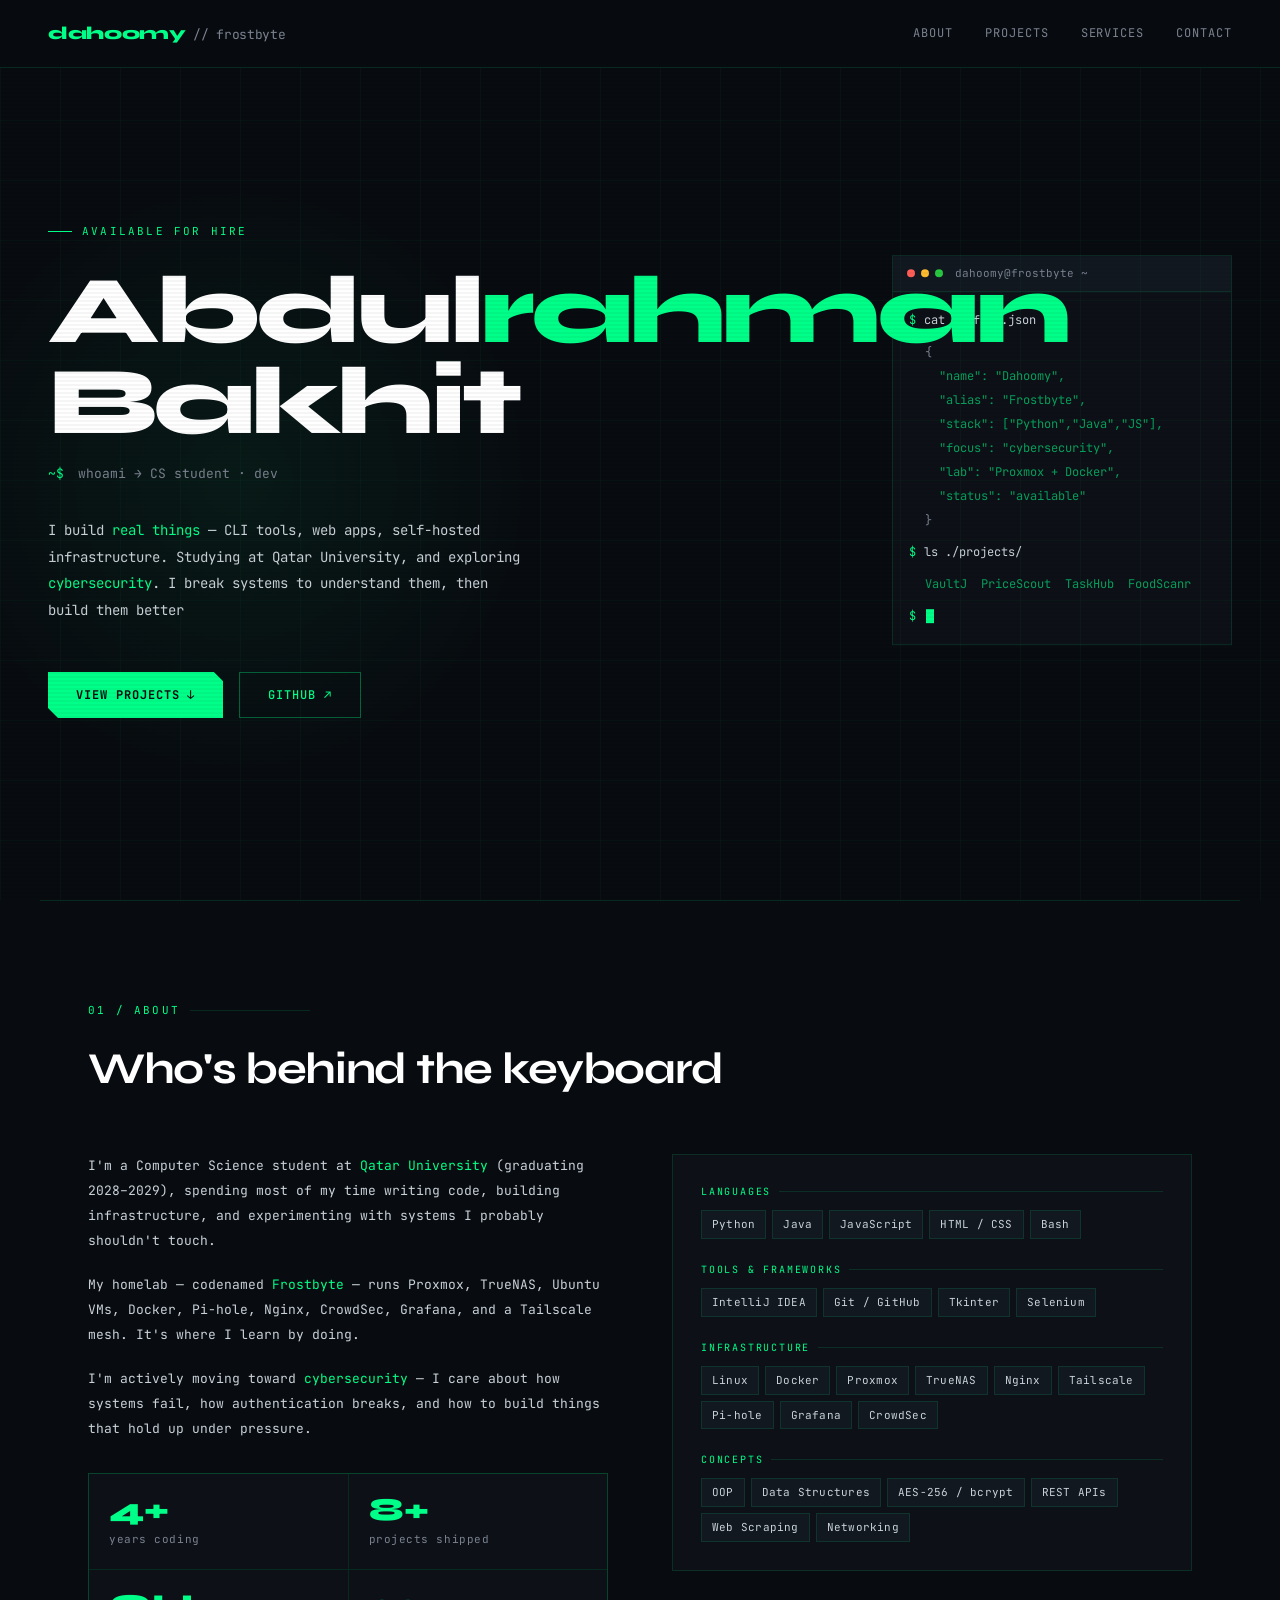
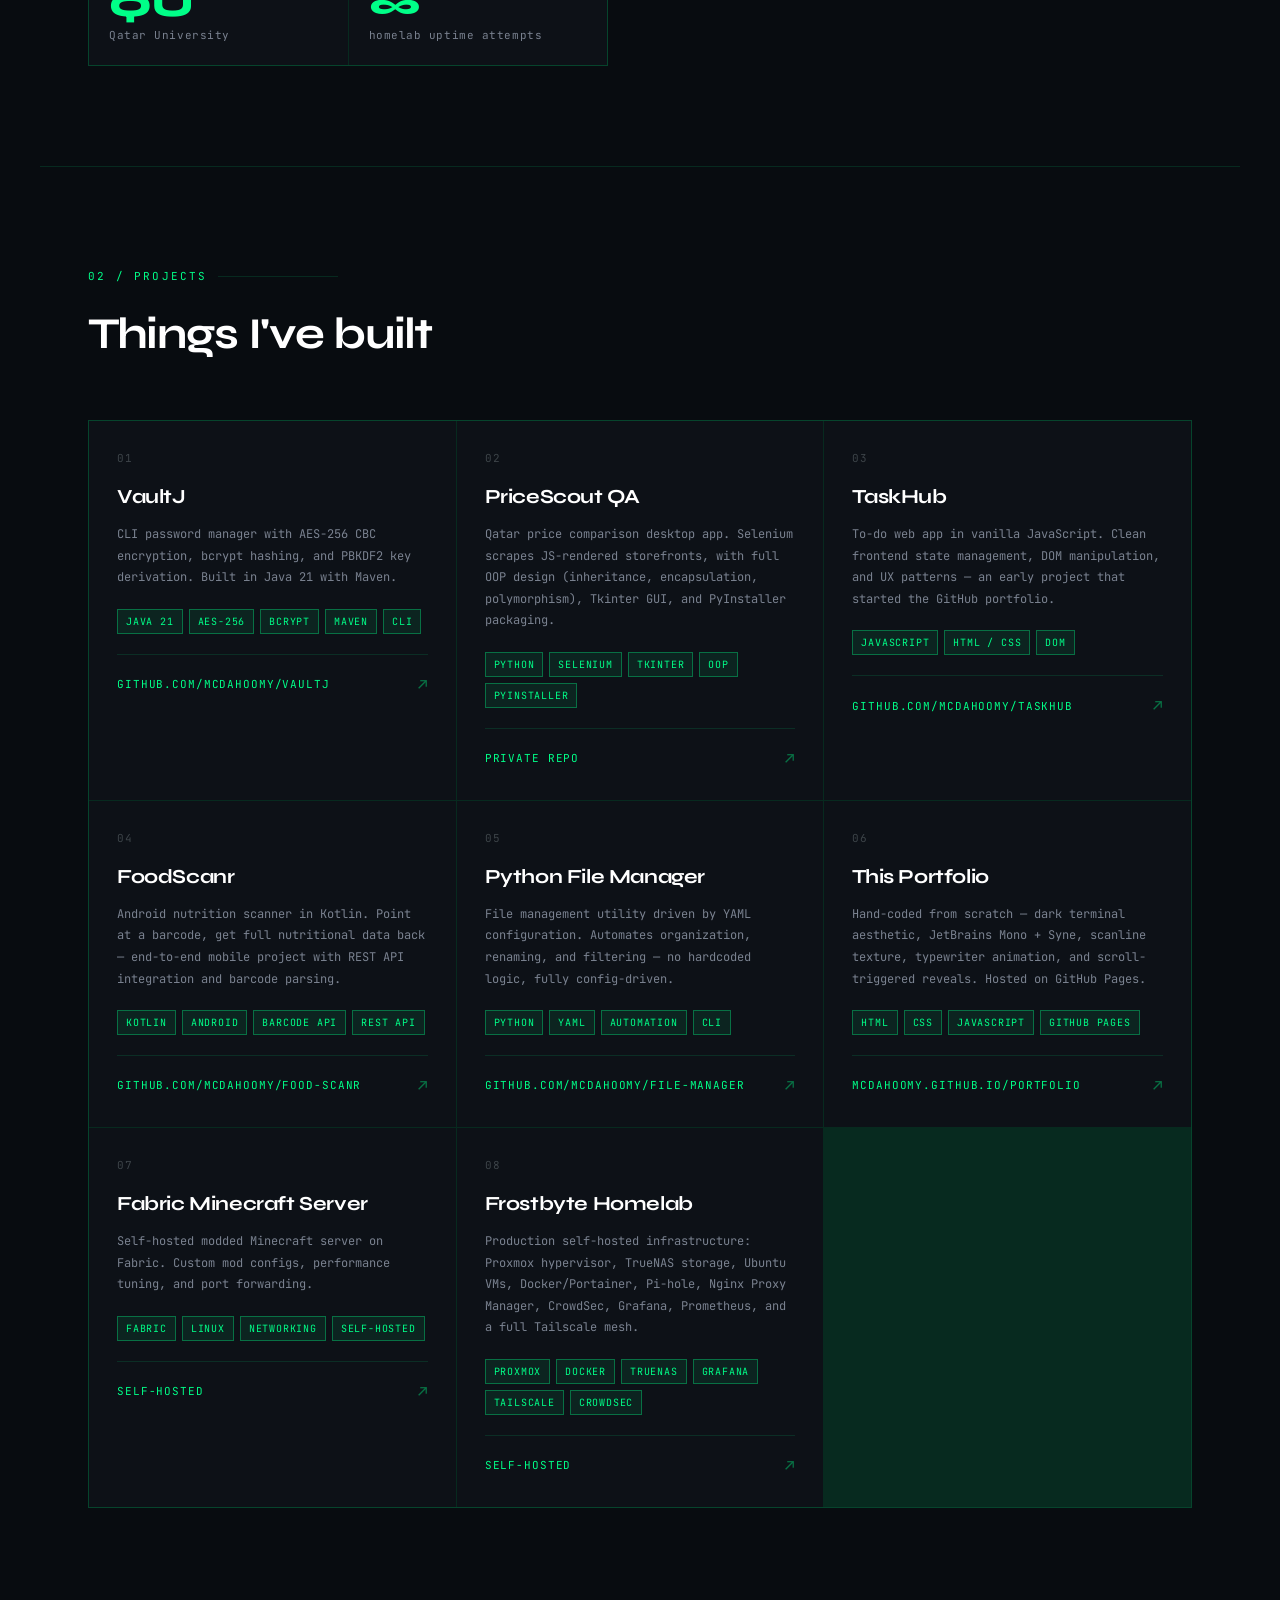
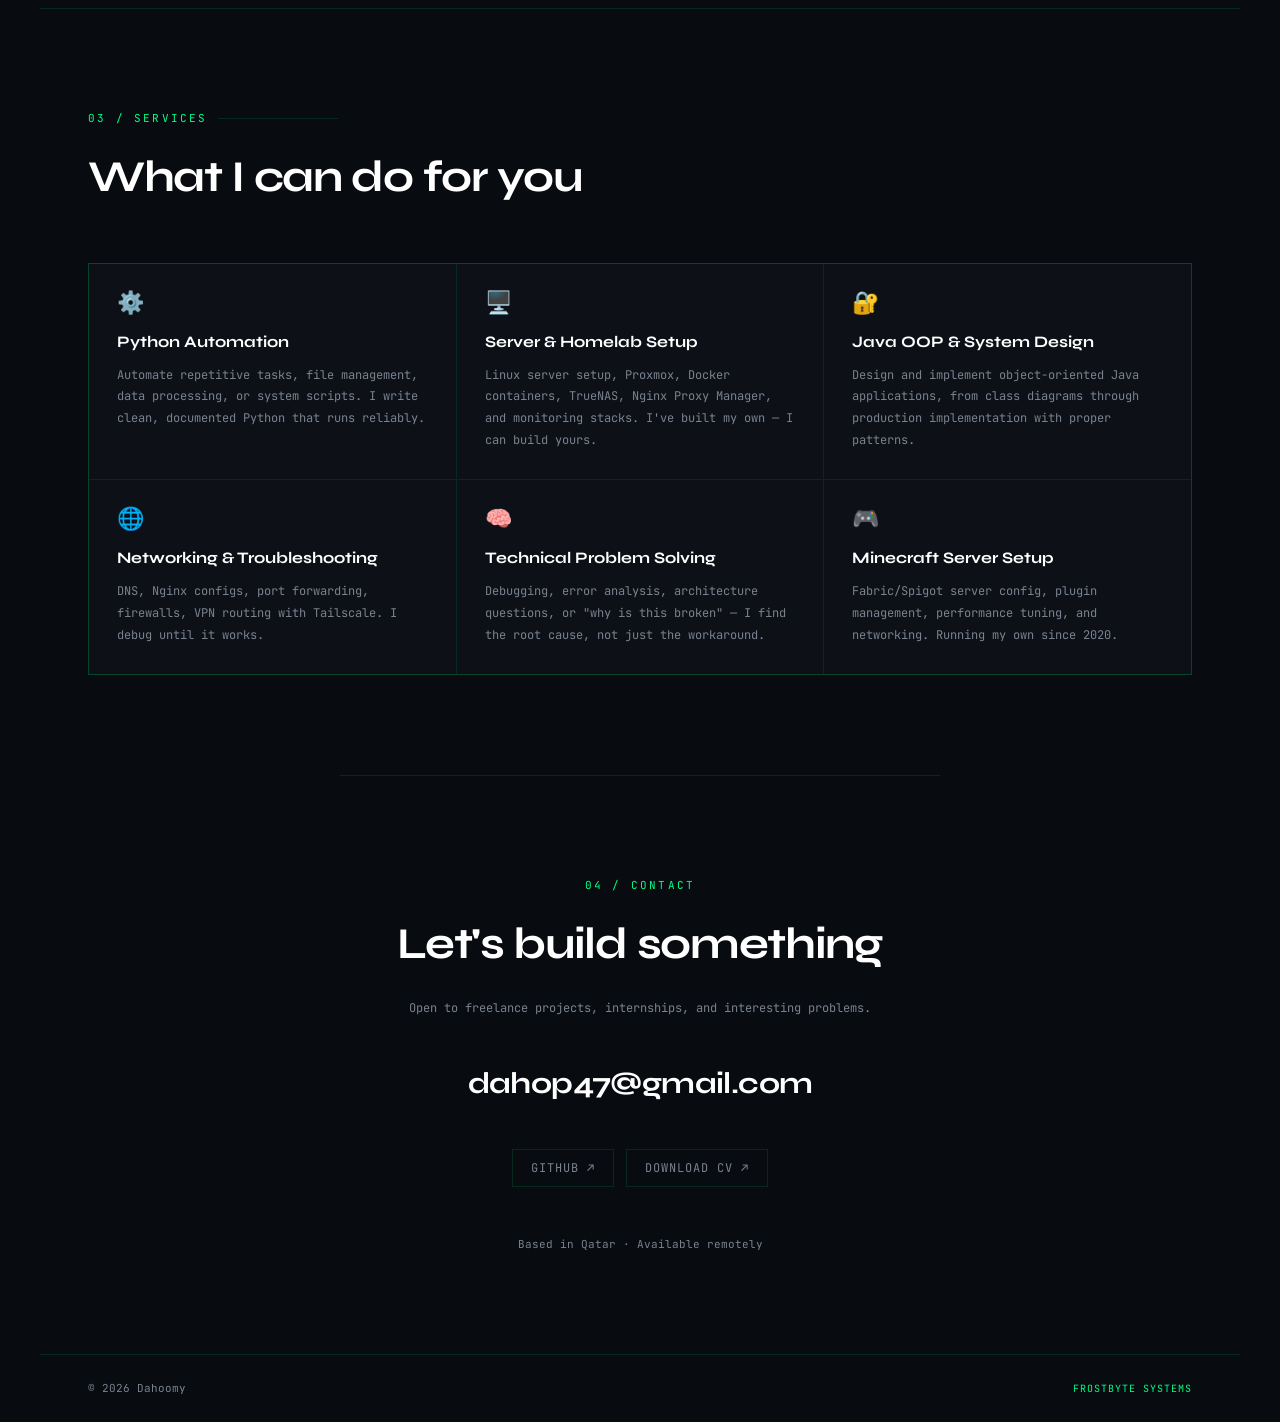
==== commit 629b5355: "Fix typos/links, add SEO tags, mobile nav, and contrast fixes - Fix "Garfana" -> "Grafana" and a gra" ====
--- a/index.html
+++ b/index.html
@@ -4,9 +4,43 @@
     <meta charset="UTF-8">
     <meta name="viewport" content="width=device-width, initial-scale=1.0">
     <title>Dahoomy — CS Student & Developer</title>
+    <meta name="description" content="Abdulrahman Bakhit (Dahoomy) — CS student at Qatar University building CLI tools, web apps, and self-hosted infrastructure, moving toward cybersecurity. Open to freelance work and internships.">
+    <meta name="theme-color" content="#080c10">
+    <link rel="canonical" href="https://mcdahoomy.github.io/portfolio">
+
+    <!-- Open Graph / social sharing -->
+    <meta property="og:type" content="website">
+    <meta property="og:title" content="Dahoomy — CS Student & Developer">
+    <meta property="og:description" content="CS student at Qatar University building CLI tools, web apps, and self-hosted infrastructure, moving toward cybersecurity.">
+    <meta property="og:url" content="https://mcdahoomy.github.io/portfolio">
+    <meta name="twitter:card" content="summary">
+    <meta name="twitter:title" content="Dahoomy — CS Student & Developer">
+    <meta name="twitter:description" content="CS student at Qatar University building CLI tools, web apps, and self-hosted infrastructure, moving toward cybersecurity.">
+
+    <!-- Favicon -->
+    <link rel="icon" type="image/svg+xml" href="favicon.svg">
+
+    <!-- Structured data -->
+    <script type="application/ld+json">
+    {
+        "@context": "https://schema.org",
+        "@type": "Person",
+        "name": "Abdulrahman Bakhit",
+        "alternateName": "Dahoomy",
+        "url": "https://mcdahoomy.github.io/portfolio",
+        "sameAs": ["https://github.com/mcdahoomy"],
+        "jobTitle": "CS Student & Developer",
+        "affiliation": {
+            "@type": "CollegeOrUniversity",
+            "name": "Qatar University"
+        },
+        "email": "mailto:dahop47@gmail.com"
+    }
+    </script>
 
     <!-- Fonts from Google Fonts -->
     <link rel="preconnect" href="https://fonts.googleapis.com">
+    <link rel="preconnect" href="https://fonts.gstatic.com" crossorigin>
     <link href="https://fonts.googleapis.com/css2?family=JetBrains+Mono:wght@300;400;500;700&family=Syne:wght@400;600;700;800&display=swap" rel="stylesheet">
 
     <!-- Stylesheet -->
@@ -17,12 +51,17 @@
         <a href="#home" class="nav-logo">
             dahoomy<span>// frostbyte</span>
         </a>
-        <ul>
+        <ul id="navMenu">
             <li><a href="#about">about</a></li>
             <li><a href="#projects">projects</a></li>
             <li><a href="#services">services</a></li>
             <li><a href="#contact">contact</a></li>
         </ul>
+        <button class="nav-toggle" id="navToggle" aria-label="Toggle navigation menu" aria-expanded="false" aria-controls="navMenu">
+            <span class="nav-toggle-bar"></span>
+            <span class="nav-toggle-bar"></span>
+            <span class="nav-toggle-bar"></span>
+        </button>
     </nav>
 
     <!-- HERO -->
@@ -166,7 +205,7 @@
                         <span class="sk-tag">Nginx</span>
                         <span class="sk-tag">Tailscale</span>
                         <span class="sk-tag">Pi-hole</span>
-                        <span class="sk-tag">Garfana</span>
+                        <span class="sk-tag">Grafana</span>
                         <span class="sk-tag">CrowdSec</span>
                     </div>
                 </div>
@@ -247,7 +286,7 @@
             <a class="proj-card fu" href="https://github.com/mcdahoomy/food-scanr" target="_blank">
                 <div class="p-num">04</div>
                 <div class="p-name">FoodScanr</div>
-                <div class="p-desc">Android nutrition scanner in Kotlin. Point at a barcode, get full nutritional data back — end-to-end mobile project with REST API integration an barcode parsing.</div>
+                <div class="p-desc">Android nutrition scanner in Kotlin. Point at a barcode, get full nutritional data back — end-to-end mobile project with REST API integration and barcode parsing.</div>
                 <div class="p-tags">
                     <span class="tag">Kotlin</span>
                     <span class="tag">Android</span>
@@ -255,7 +294,7 @@
                     <span class="tag">REST API</span>
                 </div>
                 <div class="p-foot">
-                    <span class="p-link">github.com/mcdahoomy/FoodScanr</span>
+                    <span class="p-link">github.com/mcdahoomy/food-scanr</span>
                     <span class="p-arrow">↗</span>
                 </div>
             </a>
@@ -387,7 +426,7 @@
 
         <div class="c-links">
             <a href="https://github.com/mcdahoomy" target="_blank" class="c-link">GitHub ↗</a>
-            <a href="Dahoomy-CV.pdf" class="c-link">Download CV ↗</a>
+            <a href="Dahoomy-CV.pdf" class="c-link" download="Dahoomy-CV.pdf">Download CV ↗</a>
         </div>
 
         <p class="c-meta">Based in Qatar · Available remotely</p>
--- a/css/style.css
+++ b/css/style.css
@@ -30,7 +30,7 @@
 
     /* Text colors */
     --text:     #c9d1d9;
-    --muted:    #6e7691;
+    --muted:    #7a8290;
     --dim:      #3d4449;
 
     /* Font families stored as variables */
@@ -129,6 +129,62 @@
     color: var(--green);
 }
 
+/* Hamburger button — hidden on desktop, shown below 720px */
+.nav-toggle {
+    display: none;
+    flex-direction: column;
+    justify-content: center;
+    gap: 5px;
+    width: 32px;
+    height: 32px;
+    background: transparent;
+    border: none;
+    cursor: pointer;
+}
+
+.nav-toggle-bar {
+    width: 100%;
+    height: 2px;
+    background: var(--green);
+    transition: transform 0.2s ease, opacity 0.2s ease;
+}
+
+.nav-toggle[aria-expanded="true"] .nav-toggle-bar:nth-child(1) { transform: translateY(7px) rotate(45deg); }
+.nav-toggle[aria-expanded="true"] .nav-toggle-bar:nth-child(2) { opacity: 0; }
+.nav-toggle[aria-expanded="true"] .nav-toggle-bar:nth-child(3) { transform: translateY(-7px) rotate(-45deg); }
+
+@media (max-width: 720px) {
+    .nav-toggle { display: flex; }
+
+    /* nav is position:fixed, so it's the containing block for this absolute dropdown */
+    nav ul {
+        position: absolute;
+        top: 100%;
+        left: 0;
+        right: 0;
+        flex-direction: column;
+        gap: 0;
+        background: rgba(8, 12, 16, 0.98);
+        border-bottom: 1px solid var(--border);
+        max-height: 0;
+        overflow: hidden;
+        transition: max-height 0.25s ease;
+    }
+
+    nav ul.open {
+        max-height: 300px;
+    }
+
+    nav ul li {
+        border-top: 1px solid var(--border);
+    }
+
+    nav ul a {
+        display: block;
+        padding: 16px 24px;
+    }
+}
+
 /* —— HERO —— */
 
 #home {
@@ -763,7 +819,7 @@
 
 .c-meta {
     font-size: 11px;
-    color: var(--dim);
+    color: var(--muted);
 }
 
 footer {
@@ -773,7 +829,7 @@
     justify-content: space-between;
     align-items: center;
     font-size: 11px;
-    color: var(--dim);
+    color: var(--muted);
     max-width: 1200px;
     margin: 0 auto;
 }
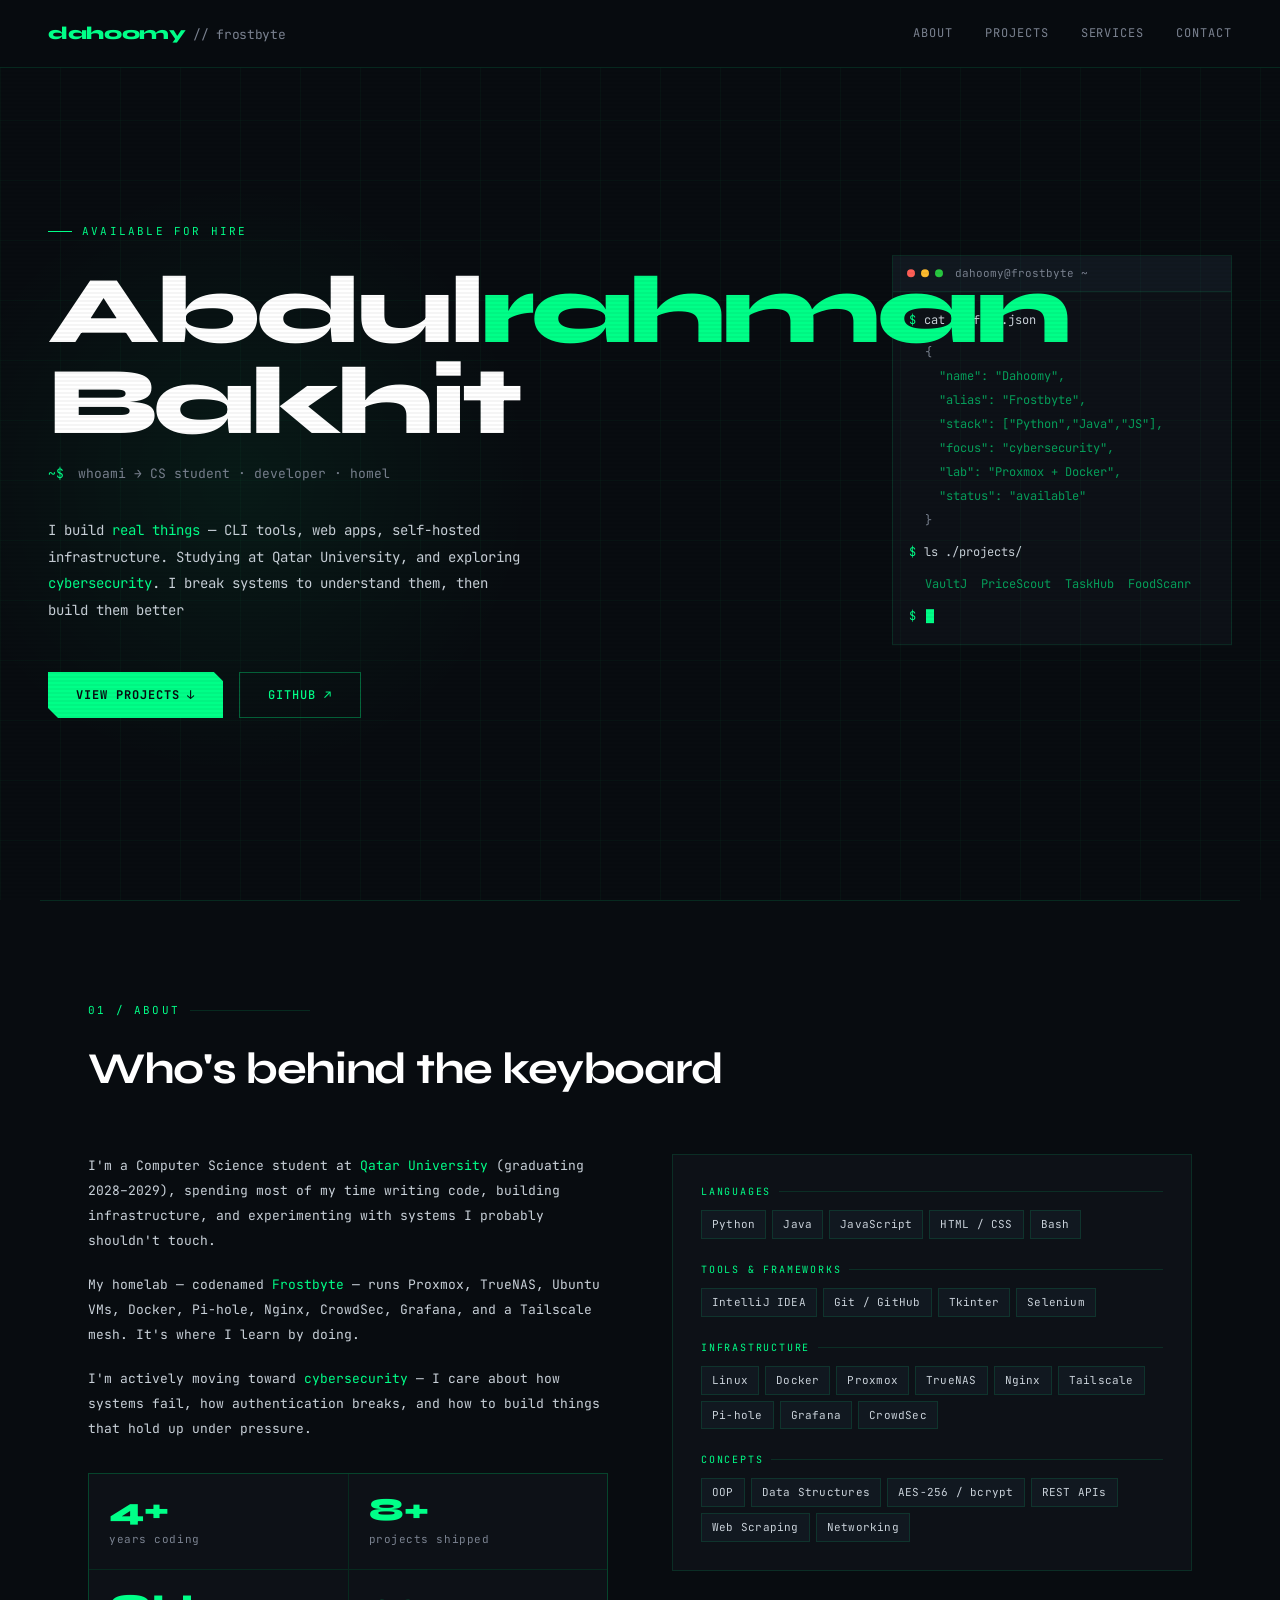
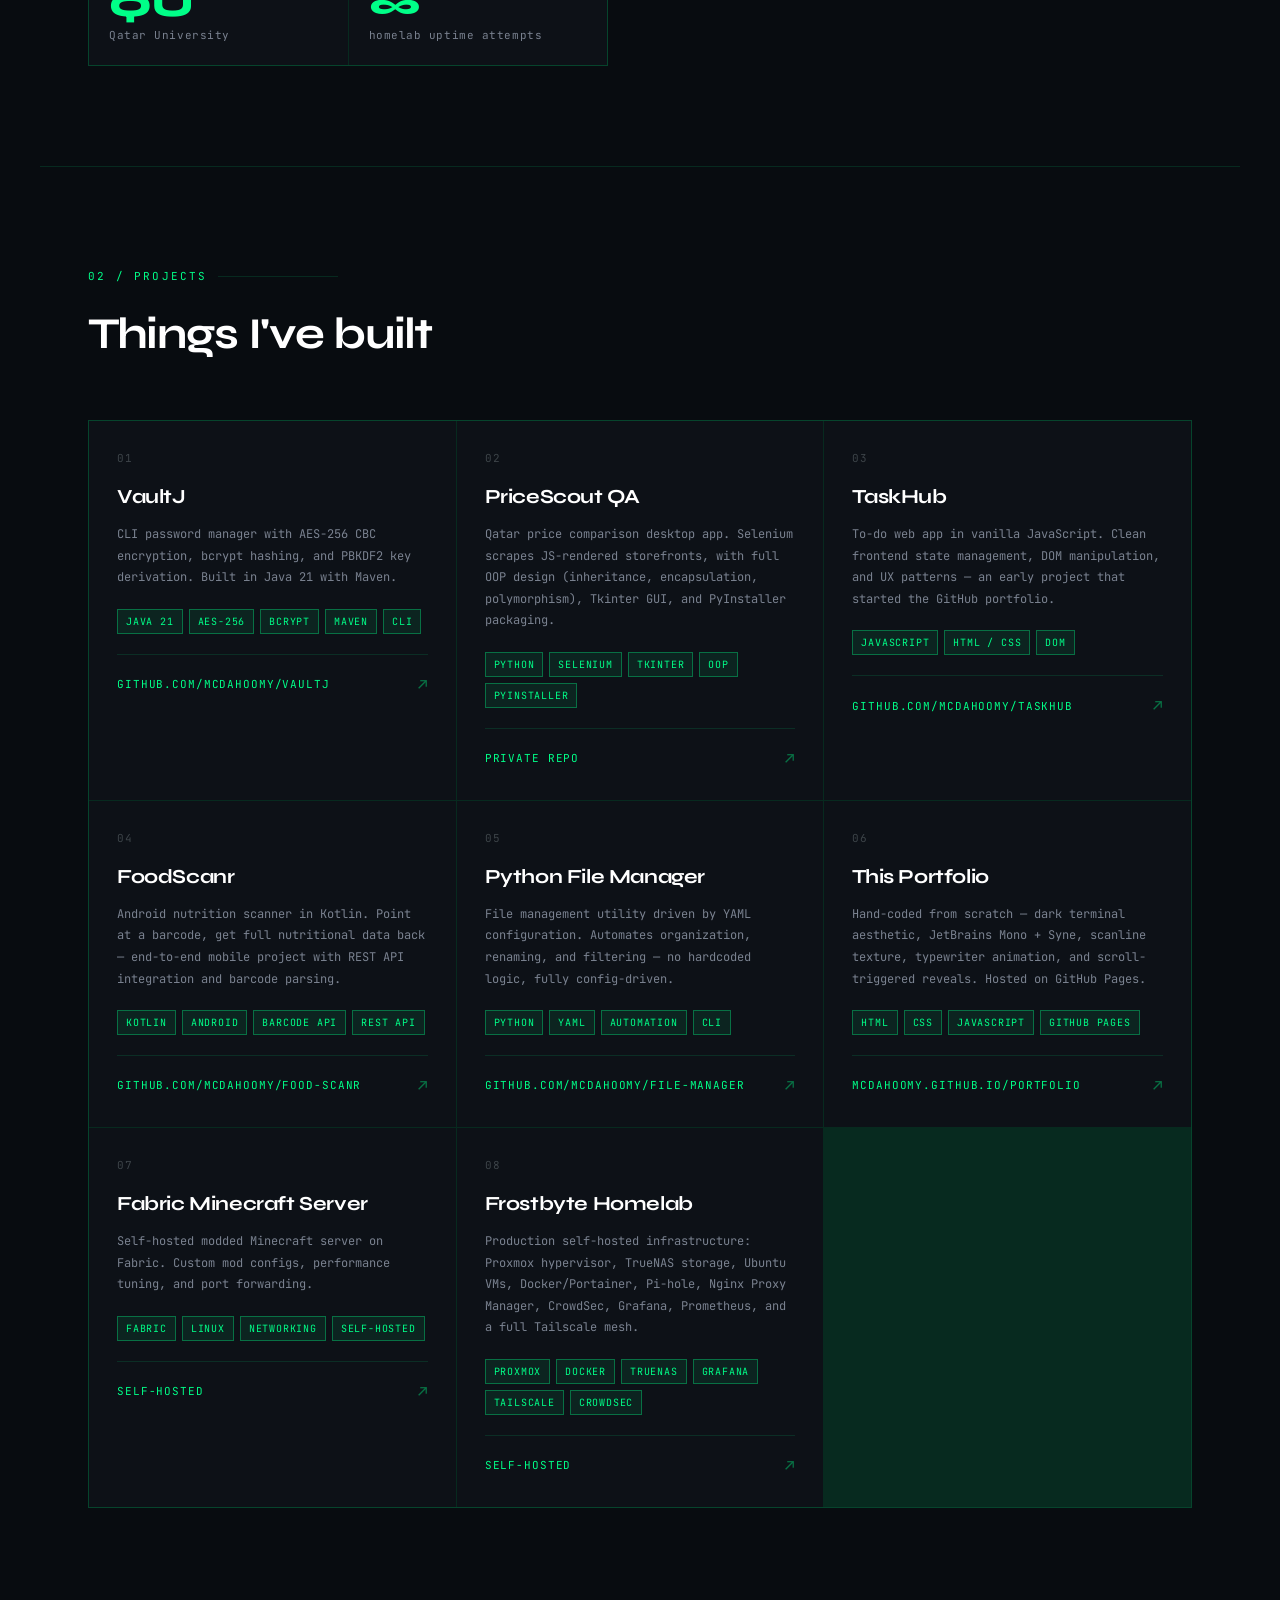
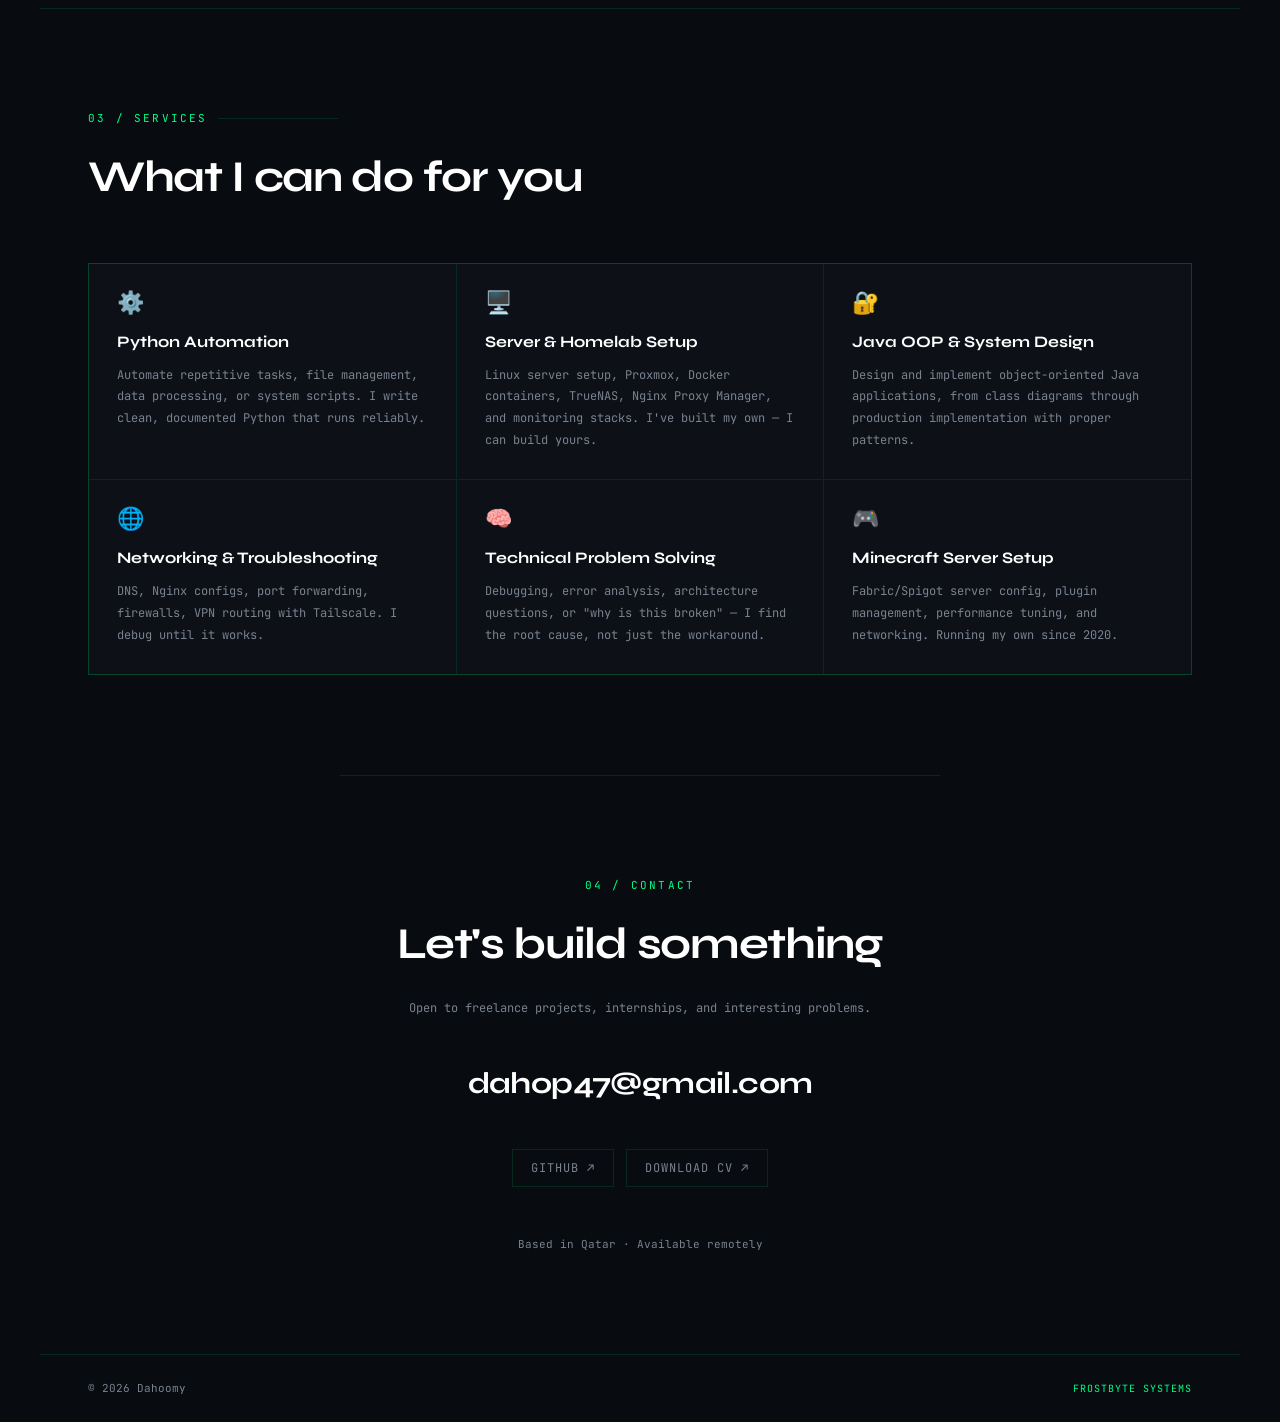
==== commit 6c3618dc: "Add Google Search Console site verification tag" ====
--- a/index.html
+++ b/index.html
@@ -7,6 +7,7 @@
     <meta name="description" content="Abdulrahman Bakhit (Dahoomy) — CS student at Qatar University building CLI tools, web apps, and self-hosted infrastructure, moving toward cybersecurity. Open to freelance work and internships.">
     <meta name="theme-color" content="#080c10">
     <link rel="canonical" href="https://mcdahoomy.github.io/portfolio">
+    <meta name="google-site-verification" content="zPMD22MkXOwmCSzVfY6dmIiP1yDKNOhrf6bvgOY-V0s" />
 
     <!-- Open Graph / social sharing -->
     <meta property="og:type" content="website">
--- a/css/style.css
+++ b/css/style.css
@@ -164,7 +164,8 @@
         right: 0;
         flex-direction: column;
         gap: 0;
-        background: rgba(8, 12, 16, 0.98);
+        background: rgba(8, 12, 16, 0.97);
+        backdrop-filter: blur(12px);
         border-bottom: 1px solid var(--border);
         max-height: 0;
         overflow: hidden;
